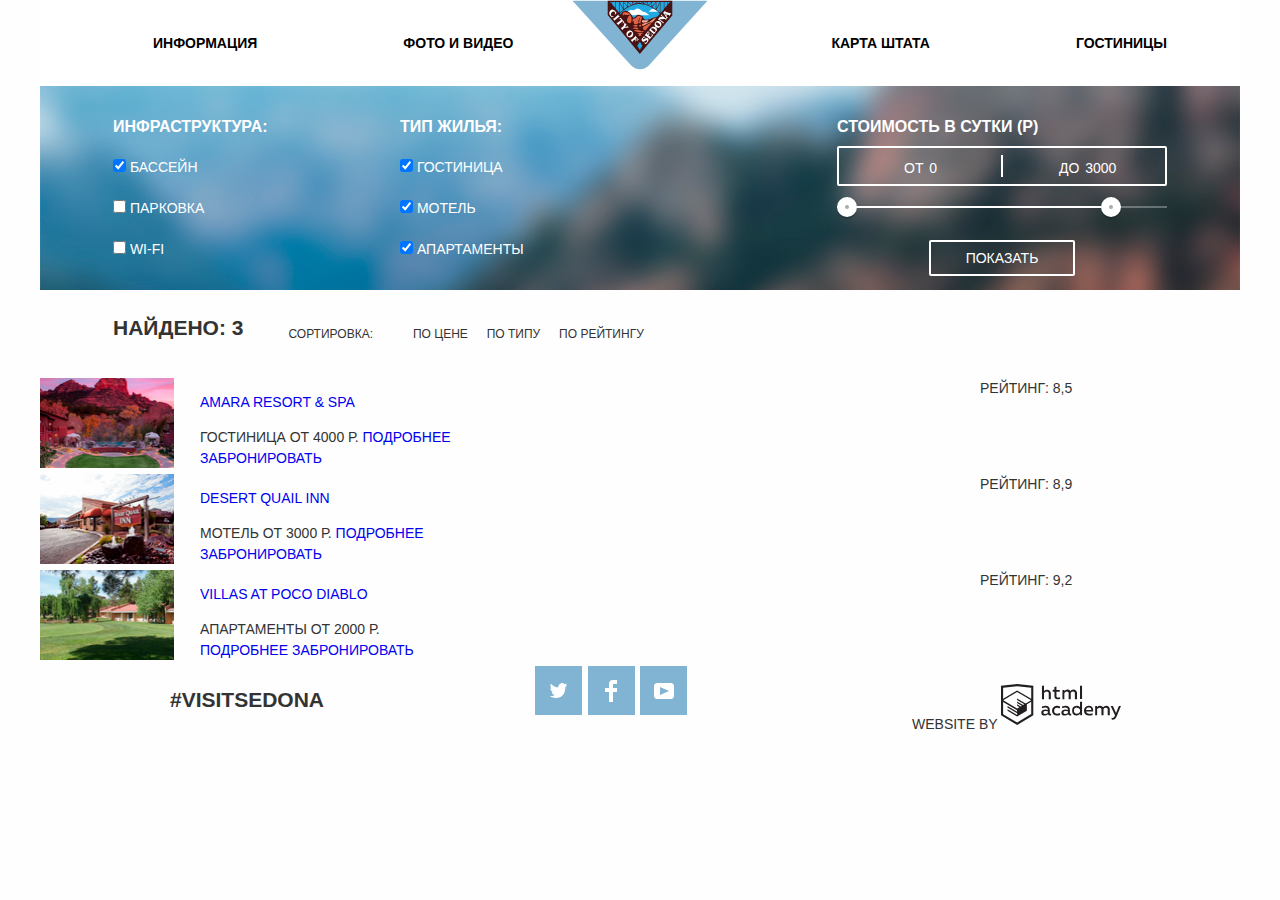
==== sedona-hotel.html @ dc0ea375 "Задание 7 Декоративные элементы" ====
<!DOCTYPE html>
<html lang="ru">
  <head>
    <meta charset="utf-8">
    <link href="https://fonts.googleapis.com/css?family=PT+Sans&display=swap&subset=cyrillic" rel="stylesheet">
    <link href="css/normalize.css" rel="stylesheet">
    <link href="css/style.css" rel="stylesheet">
    <title>HTML Academy: Седона</title>
  </head>
  <body class="inner-page">
   <header class="main-header">
     <div class="main-header-box">
     <a href="index.html">
     <img src="img/logo-sedona.svg" alt="Sedona logo" width="135px" height="70px">
     </a>
     </div>
     <nav class="main-navigation">
       <ul class="navigation-list">
        <li class="navigation-list-item">
          <a href="info.html">Информация</a>
        </li>
        <li class="navigation-list-item next-right">
          <a href="info.html">Фото и видео</a>
        </li>
        <li class="navigation-list-item prev-left">
          <a href="statemap.html">Карта штата</a>
        </li>
        <li class="navigation-list-item">
          <a href="hotels.html">Гостиницы</a>
        </li>         
      </ul>
     </nav>
     </header>
     
   <main class="container">
     <h1 class="visually-hidden">Поиск гостиницы</h1>
      <section class="filtres">
       <h2 class="visually-hidden">Фильтр гостиниц</h2>
        <form class="filter" method="get" action="https://echo.htmlacademy.ru">
         <div class="filter-container">
            <div class="filtres-column">
              <fieldset class="staff">
                <legend class="staff-name">Инфраструктура:</legend>
                  <ul class="fiter-list">
                    <li class="filter-options">
                      <input type="checkbox" name="pool" id="pool" checked>
                      <label for="pool">Бассейн</label>
                    </li>
                    <li class="filter-options">
                      <input type="checkbox" name="parking" id="parking">
                      <label for="parking">Парковка</label>
                    </li>
                    <li class="filter-options">
                      <input type="checkbox" name="wifi" id="wifi">
                      <label for="wifi">Wi-Fi</label>
                    </li>
                  </ul>
              </fieldset>
              <fieldset class="hotel-type">
                <legend class="type-name">Тип жилья:</legend>
                  <ul class="fiter-list">
                    <li class="filter-options">
                      <input type="checkbox" name="hotel" id="hotel" checked>
                      <label for="hotel">Гостиница</label>
                    </li>
                    <li class="filter-options">
                      <input type="checkbox" name="motel" id="motel" checked>
                      <label for="motel">Мотель</label>
                    </li>
                    <li class="filter-options">
                      <input type="checkbox" name="apartment" id="apartment" checked>
                      <label for="apartment">Апартаменты</label>
                    </li>
                  </ul>
              </fieldset>
            </div>
            <div class="range">
              <div class="range-title">Стоимость в сутки (Р)</div>
              <div class="price-controls">
                <label class="min-price">от <input type="text" name="min-price" value="0"></label>
                <label class="max-price">до <input type="text" name="max-price" value="3000"></label>
              </div>
              <div class="range-controls">
                <div class="scale">
                  <div class="bar"></div>
                </div>
                <div class="range-toggle range-toggle-min"></div>
                <div class="range-toggle range-toggle-max"></div>
              </div>
              <button class="btn-transparent" type="submit">Показать</button>
              </div>
          </div>
        </form>
      </section>
      
      <section class="search-result">
       <p class="search-result-count">
         Найдено: 3
       </p>
         <p class="search-result-bar">Сортировка:
           <ul class="sorting">
             <li>по цене</li>
             <li>по типу</li>
             <li>по рейтингу</li>
           </ul>
         </p>
           <span class="switch"></span>
     </section>
     
     <section class="result">
	     <div class="hotels">
	       <div class="hotels-item">
		       <div class="hotels-item-left">
             <a href="amarahotel.html"><img src="img/hotel-1.jpg" alt="Amara Resort & Spa" width="134px" height="90px">
            </div>
            <div class="hotel-item-center">
              <p class="hotel-name">Amara Resort & Spa</p></a>
              <span class="hotel-type">Гостиница</span>
              <span class="price">от 4000 Р.</span>
              <a href="#" class="button-more">Подробнее</a>
              <a href="#" class="button-booking">Забронировать</a>
            </div> 
		        <div class="hotels-item-right">
              <span class="stars"></span>
              <span class="button-rating">Рейтинг: 8,5</span>
		        </div>
	       </div>
         <div class="hotels-item">
		       <div class="hotels-item-left">
             <a href="deserthotel.html"><img src="img/hotel-2.jpg" alt="Desert Ouail Inn" width="134px" height="90px">
           </div>
           <div class="hotel-item-center">
             <p class="hotel-name">Desert Quail Inn</p></a>
             <span class="hotel-type">Мотель</span>
             <span class="price">от 3000 Р.</span>
             <a href="#" class="button-more">Подробнее</a>
             <a href="#" class="button-booking">Забронировать</a>
		       </div>
		       <div class="hotels-item-right">
             <span class="stars"></span>
             <span class="button-rating">Рейтинг: 8,9</span>
		       </div>
         </div>
         <div class="hotels-item">
		       <div class="hotels-item-left">
             <a href="villashotel.html"><img src="img/hotel-3.jpg" alt="Villas at Poco Diablo" width="134px" height="90px">
           </div>
           <div class="hotel-item-center">
              <p class="hotel-name">Villas At Poco Diablo</p></a>
              <span class="hotel-type">Апартаменты</span>
              <span class="price">от 2000 Р.</span>
              <a href="#" class="button-more">Подробнее</a>
              <a href="#" class="button-booking">Забронировать</a>
		       </div>
		       <div class="hotels-item-right">
             <span class="stars"></span>
             <span class="button-rating">Рейтинг: 9,2</span>
		       </div>
	       </div>
       </div>
	   </section>
   </main>
     <footer class="main-footer">
   <div class="container">
     <p class="hashtag">#VISITSEDONA</p>
       <ul class="footer-social">
         <li><a class="social-button" href="#"><span class="visually-hidden">Twitter</span>
         <svg xmlns="http://www.w3.org/2000/svg" xmlns:xlink="http://www.w3.org/1999/xlink" width="17" height="15" viewBox="0 0 17 15"><path fill="#FFF" d="M10.95.144c1.685-.496 2.984.27 3.577 1.179.673-.231 1.331-.481 2.011-.708a2.345 2.345 0 0 1-.857 1.768c.685.17 1.304-.491 1.304-.491-.169 1-1.006 1.788-1.563 2.024-.231 6.75-3.175 11.217-10.077 11.082h-.446c-.41 0-4.164-.46-4.898-1.887 2.271.196 3.893-.422 4.693-1.177-.96-.3-2.679-.477-2.979-2.95.349.106.564.228 1.19.119C1.705 8.247.374 7.53.448 5.33c.285.328 1.067.536 1.34.472C1.085 5.561-.182 2.442.894.85c1.818 1.854 3.735 3.606 7.152 3.773C8.254 2.33 9.183.793 10.95.144z"/></svg>
</a></li>
         <li><a class="social-button" href="#"><span class="visually-hidden">Facebook</span>
         <svg xmlns="http://www.w3.org/2000/svg" width="12" height="22" viewBox="0 0 12 22"><path fill="#FFF" d="M12 4V0H8a4 4 0 0 0-4 4v4H0v4h4v10h4V12h4V8H8V4h4z"/></svg>
</a></li>
         <li><a class="social-button" href="#"><span class="visually-hidden">Youtube</span>
         <svg xmlns="http://www.w3.org/2000/svg" xmlns:xlink="http://www.w3.org/1999/xlink" width="20" height="16" viewBox="0 0 20 16"><path fill="#FFF" d="M17 0H3C1.35 0 0 1.35 0 3v10c0 1.65 1.35 3 3 3h14c1.65 0 3-1.35 3-3V3c0-1.65-1.35-3-3-3zM6.027 11.998V4.002L15.014 8l-8.987 3.998z"/></svg>
</a></li>
       </ul>
       <p class="footer-copyright">Website by 
	     <a class="academy-logo" href="https://htmlacademy.ru/intensive/htmlcss">
		   <svg id="Layer_1" data-name="Layer 1" xmlns="http://www.w3.org/2000/svg" width="120px" height="49px" viewBox="0 0 108.08 36.85"><title>logo-htmlacademy-small1</title><path d="M44.61,26.88a2,2,0,0,0,.55-0.1v1.33a3.25,3.25,0,0,1-1.18.21,1.67,1.67,0,0,1-1.67-1,4.84,4.84,0,0,1-3.14,1.08c-1.51,0-2.91-.83-2.91-2.55,0-2.13,2-2.79,3.71-2.79a11.08,11.08,0,0,1,2.17.25v-0.3c0-1-.76-1.77-2.19-1.77a7.42,7.42,0,0,0-3,.64v-1.7a10.21,10.21,0,0,1,3.19-.55c2.36,0,3.81,1.12,3.81,3.65v3a0.54,0.54,0,0,0,.49.59h0.17Zm-6.44-1.13A1.35,1.35,0,0,0,39.63,27h0.11a3.39,3.39,0,0,0,2.41-1V24.58a9.72,9.72,0,0,0-1.81-.21c-1,0-2.16.33-2.16,1.38h0Zm12.36-6.11a5,5,0,0,1,2.57.64V22a4.08,4.08,0,0,0-2.3-.7,2.75,2.75,0,1,0,0,5.49,5,5,0,0,0,2.43-.64v1.71a6.27,6.27,0,0,1-2.76.57A4.21,4.21,0,0,1,46,24.51q0-.21,0-0.41a4.32,4.32,0,0,1,4.18-4.46h0.38Zm12.17,7.24a2,2,0,0,0,.55-0.1v1.33a3.25,3.25,0,0,1-1.18.21,1.67,1.67,0,0,1-1.67-1,4.84,4.84,0,0,1-3.14,1.08c-1.51,0-2.91-.83-2.91-2.55,0-2.13,2-2.79,3.71-2.79a11.08,11.08,0,0,1,2.17.25v-0.3c0-1-.76-1.77-2.19-1.77a7.42,7.42,0,0,0-3,.64v-1.7a10.21,10.21,0,0,1,3.19-.55c2.36,0,3.81,1.12,3.81,3.65v3a0.54,0.54,0,0,0,.49.59h0.17Zm-6.44-1.13A1.35,1.35,0,0,0,57.73,27h0.11a3.39,3.39,0,0,0,2.41-1V24.58a9.72,9.72,0,0,0-1.81-.21c-1.06,0-2.16.33-2.16,1.38h0ZM73,16V28.2H71.35V26.88a3.88,3.88,0,0,1-3.19,1.54,4.4,4.4,0,0,1,0-8.78,3.81,3.81,0,0,1,3,1.3V16H73Zm-4.53,5.22a2.76,2.76,0,1,0,0,5.52A2.86,2.86,0,0,0,71.15,25V23A2.91,2.91,0,0,0,68.49,21.27ZM79,19.64c3.31,0,4.46,2.68,3.92,5.09H76.7c0.21,1.5,1.67,2.11,3.19,2.11a6.11,6.11,0,0,0,2.64-.59v1.6a7.14,7.14,0,0,1-3,.57C77,28.42,74.78,27,74.78,24a4.18,4.18,0,0,1,4-4.39H79Zm0.09,1.54a2.28,2.28,0,0,0-2.44,2.1v0.06H81.3A2,2,0,0,0,79.13,21.18Zm5.73,7V19.87h1.65v1a3.81,3.81,0,0,1,2.78-1.27A2.86,2.86,0,0,1,91.89,21a4.12,4.12,0,0,1,2.91-1.33A3.06,3.06,0,0,1,98,23V28.2h-1.9V23.05a1.59,1.59,0,0,0-1.42-1.75H94.42a2.8,2.8,0,0,0-2.07,1.12V28.2h-1.9V23.05A1.59,1.59,0,0,0,89,21.31H88.8a3,3,0,0,0-2.21,1.29v5.63H84.86Zm21.31-8.33h1.9l-3.91,9.46c-0.9,2.17-2.09,2.86-3.35,2.86a4.76,4.76,0,0,1-1.1-.14V30.46a2.86,2.86,0,0,0,.85.12c0.9,0,1.58-.64,2.07-1.9l0.17-.42-4-8.4h2l2.86,6.29ZM38.73,1.46V6.22a3.81,3.81,0,0,1,2.7-1.14,3.25,3.25,0,0,1,3.44,3.4v5.15H43V8.72a1.81,1.81,0,0,0-1.61-2h-0.3a2.93,2.93,0,0,0-2.32,1.39v5.52h-1.9V1.46h1.9ZM49.94,2.31v3h3V6.91h-3v3.81c0,1.1.5,1.46,1.58,1.46a4.49,4.49,0,0,0,1.69-.33v1.6A6.8,6.8,0,0,1,51,13.8a2.55,2.55,0,0,1-2.86-2.74V6.89H46.58V5.26h1.5V2.74Zm5.4,11.31V5.28H57v1A3.81,3.81,0,0,1,59.77,5a2.86,2.86,0,0,1,2.6,1.33A4.12,4.12,0,0,1,65.28,5,3.06,3.06,0,0,1,68.44,8.4v5.21h-1.9V8.46a1.59,1.59,0,0,0-1.42-1.75H64.89a2.8,2.8,0,0,0-2.07,1.12v5.78h-1.9V8.46A1.59,1.59,0,0,0,59.5,6.71H59.27A3,3,0,0,0,57.06,8v5.63H55.34ZM71.17,1.45H73V13.6H71.17V1.45ZM14.71,0H14.55L0,1.54V28.21l14.55,8.66,14.55-8.66V1.54Zm12.5,27.1L14.55,34.64,1.9,27.12V16.18l12.59,7.5V25L5.86,19.9v1.31l8.68,5.21v1.39L5.87,22.65V24l8.68,5.21,8.75-5.24V18.31L27.2,16V27.12Zm0-12.53-3.48,2-1.6,1L14.51,13v1.31L21,18.23H21l-0.14.09-1,.54-5.37-3.2V17l4.24,2.52-1,.67-3.2-1.9v1.31l2.1,1.24L14.5,22.1,2,14.65,14.51,7.11Zm0-1.32L14.49,5.76,1.91,13.25v-10L14.56,1.92,27.21,3.25v10h0Z" transform="translate(0 -0.02)" fill="#231f20"/></svg>
</a>
	   </p>
     </div>
   </footer>
   </body>
   </html>
---- css/style.css ----
body {
margin: 0px;
padding: 0px;

font-family: "PT-Sans", Arial, sans-serif;
font-size: 14px;
line-height: 21px;
color: #333333;
text-transform: uppercase;

background-image: url("../img/background_photo.png");
background-repeat: no-repeat;
background-position: top center;
background-color: #ffffff;
}
a {
  text-decoration: none;
}


.main-header {
  width: 1200px;
  position: relative;
  display: block;
  margin: 0 auto;
  
}
.main-header-box {
  display: block;
  position: absolute;
  top: 0;
  left: 50%;
  transform: translateX(-50%);
  width: 135px;
  background-color: transparent;
}

.main-navigation {
  
  font-size: 14px;
  font-weight: bold;
  line-height: 26px;
  color: #000000;
  background-color: #ffffff;
  display: flex;
  width: 1200px;
  align-items: center;
  box-sizing: border-box;
  margin-bottom: 75px;
}
.navigation-list {
  width: 100%;
  display: -webkit-flex;
  display: -moz-flex;
  display: -ms-flex;
  display: -o-flex;
  display: flex;
  -webkit-flex-wrap: wrap;
  -moz-flex-wrap: wrap;
  -ms-flex-wrap: wrap;
  -o-flex-wrap: wrap;
  flex-wrap: wrap;
}
ul.navigation-list  {
  list-style: none;
  margin: 0;
}

.navigation-list-item {
  padding: 15px 73px;
}

.navigation-list-item.next-right {
  margin-right: auto;
}

.navigation-list-item.prev-left {
  margin-left: auto;
}

.main-navigation a {
  display: block;
  color: #000000;
  padding-top: 15px;
  padding-bottom: 15px;
}
.main-navigation a:hover {
  color: #81b3d2;
}
.main-navigation a:focus {
  color: #cacaca;
}
h1.visually-hidden,
h2.visually-hidden,
span.visually-hidden  {
  position: absolute;

  width: 1px;
  height: 1px;
  margin: -1px;
  border: 0;
  padding: 0;

  white-space: nowrap;

  clip-path: inset(100%);
  clip: rect(0 0 0 0);
  overflow: hidden;
}

.main-banner img {
  display: flex;
  margin-right: auto;
  margin-left: auto;
  margin-top: 0;
}
.bold {
  font-size: 21px;
  font-weight: bold;
  line-height: 26px;
  margin-bottom: 25px;
}
.container {
  margin: 0 auto;
  width: 1200px;
}
.introduse {
  display: block;
  background-color: #ffffff;
  position: center;
  text-align: center;
}

.reason-one {
  display: flex;
  margin: auto;
  align-items: center;
  margin-bottom: 60px;
  background-color: #ffffff;
  
}
.reason-two {
  display: flex;
  margin: auto;
  align-items: center;
  background-color: #ffffff;

}
.reason-one-text,
.reason-two-text {
  width: 400px;
  height: 256px;
  background-color: #81b3d2;
  color: #ffffff;
  text-align: center;
  vertical-align: middle;
}

  
.recomends {
  display: flex;
  justify-content: space-between;
  align-items: center;
  margin: auto;
  margin-bottom: 80px;
  background-color: #ffffff;
  
}
.recomends-one,
.recomends-two,
.recomends-three {
  text-align: center;
}
.reasons-list {
  display: flex;
  justify-content: space-between;
  background-color: #eeeeee;
  min-height: 254px;
  margin: auto;
  align-items: center;
}
.reasons-list-item {
  width: 280px;
  text-align: center;
  vertical-align: middle;
  margin-top: 40px;
  
}

.block-callback p,
.block-callback h2{
  text-align: center;
  vertical-align: middle;
}
.block-callback h2 {
  margin-top: 55px;
  margin-bottom: 35px;
}
.block-callback p {
  margin-bottom: 50px;
}
.search {
  width: 575px;
  height: 480px;
  background-color: #ffffff;
  margin: auto;
}
.button {
  font: inherit;
  background-color: #766357;
  color: #ffffff;
  text-align: center;
  vertical-align: middle;
  border: none;
  width: 568px;
  height: 86px;
  text-transform: uppercase;
  font-size: 21px;
  font-weight: bold;
}
.button:hover {
  background-color: #604e43;
}
.button:active {
  background-color: #503e33;
  color: #928a85;
}

.search-form-item input{
  background-color: #f2f2f2;
}
.search-form-item input:hover {
  background-color: #ebebeb;
}
.search-form-item input:focus {
  background-color: #ffffff;
}
.button-search {
  font: inherit;
  text-align: center;
  vertical-align: middle;
  width: 458px;
  height: 58px;
  text-transform: uppercase;
  font-size: 21px;
  font-weight: bold;
  background-color: #81b3d2;
  color: #ffffff;
  border: none;
}
.button-search:hover,
.social-button:hover {
  background-color: #669ec0;
}
.button-search:active
.social-button:active {
  background-color: #5496bd;
  color: #94b9d2;
}
.social-button {
  background-color: #81b3d2;
  color: #ffffff;
  border: none;
  width: 47px;
  height: 49px;
  display: flex;
  align-items: center;
  justify-content: center;
}
.social-button:hover {
  background-color: 669ec0;
}
.social-button:active {
  background-color:5496bd;
}
social-button:active path {
  fill: #88b6d1;
}
.main-footer .container {
  display: flex;
  flex-wrap: wrap;
  width: 1200px;
  justify-content: space-between;
}
/*.footer-social {
  text-align: center;
  width: 155px;
}*/
ul.footer-social {
  list-style: none;
  display: flex;
  width: 152px;
  flex-wrap: wrap;
  justify-content: space-between;
  margin: 0 auto;
  padding: 0;
}
.hashtag {
  font-size: 21px;
  font-weight: bold;
  line-height: 26px;
  width: 140px;
  margin-left: 130px;
}
.footer-copyright {
  width: 210px;
 
  margin-right: 118px;
}
.academy-logo:hover path{
  fill: #81b3d2;
}
academy-logo:active path {
  fill: #bdbbbc;
}
.inner-page {
  background-color: #fefefe;
  background-image: url("../img/inner-page.jpg");
  background-position: top center;
  background-repeat: no-repeat;
}
.inner-page .main-navigation {
  margin-bottom: 0;
}
.filtres {
  background-image: url("../img/filter_background.jpg");
  background-repeat: no-repeat;
  background-position: top center;
  background-color: #ffffff;
  margin-top: 0;
  color: #ffffff;
}
fieldset {
  list-style: none;
  padding: 0;
  margin: 0;
  border: none; 
}
.staff-name,
.type-name {
  font-weight: 600;
  font-size: 16px;
  line-height: 21px;
}

.container {
  margin: 0 auto;
  width: 1200px;
}
.filter-container {
  display: flex;
  justify-content: space-between;
}
.filtres-column {
  width: 600px;
  display: flex;
  justify-content: space-between;
}
.fiter-list {
  list-style: none;
  margin: 0;
  padding: 0;
}
.staff {
  width: 240px;  
  margin-left: 73px;
  margin-top: 30px;
  margin-bottom: 30px;
}
.hotel-type {
  width: 240px;
  margin-top: 30px;
  margin-bottom: 30px;
}
.filter-options {
  padding-top: 20px;
}
.range {
  width: 330px;
  margin-right: 73px;
  margin-top: 30px;
}
.range-title {
  margin-bottom: 9px;
  font-weight: 600;
  font-size: 16px;
  line-height: 21px;
}
.price-controls {
  height: 36px;
  margin-bottom: 20px;
  font-size: 0;
  border: 2px solid #ffffff;
  border-radius: 2px;
  position: relative;
}
.price-controls::after {
  content: "";
  position: absolute;
  top: 50%;
  left: 50%;
  width: 2px;
  height: 22px;
  transform: translate(-50%, -50%);
  background: #ffffff;
}
.price-controls label {
  display: inline-block;

  font-size: 14px;
  line-height: 38px;
  vertical-align: top;

  cursor: pointer;
}
.price-controls .min-price,
.price-controls .max-price {
  width: 90px;
  padding-left: 65px;
}
.price-controls input {
  width: 50px;
  margin: 0;

  color: inherit;
  font: inherit;

  background: none;
  border: none;
}
.range-controls {
  position: relative;

  margin-bottom: 32px;
}
.range-controls .scale {
  height: 2px;

  background: rgba(255, 255, 255, 0.3);
}
.range-controls .bar {
  width: 80%;
  height: 2px;

  background: #ffffff;
}
.range-toggle {
  width: 4px;
  height: 4px;
  position: absolute;
  top: -9px;
  background: #ababab;
  border: 8px solid #ffffff;
  border-radius: 50%;
  box-shadow: 0 2px 1px 0 rgba(0, 1, 1, 0.2);
  cursor: pointer;
}
.range-toggle-min {
  left: 0;
}

.range-toggle-max {
  left: 80%;
}
.range-toggle:hover {
  background: #1c4f80;
}
.btn-transparent {
  display: block;
  margin: 0 auto;
  padding: 6px 35px;

  font-size: 14px;
  line-height: 20px;
  color: #ffffff;
  text-transform: uppercase;

  background: transparent;
  border: 2px solid #ffffff;
  border-radius: 2px;
  cursor: pointer;
}
.btn-transparent:hover {
  color: #000000;

  background: #ffffff;
}
.search-result {
  display: flex;
  flex-wrap: wrap;
  width: 550px;
  margin-left: 73px;
}
.search-result-count {
  padding-top: 25px;
  padding-bottom: 25px;
  display: inline-block;
  vertical-align: middle;
  font-size: 21px;
  font-weight: 700;
  line-height: 26px;
  margin: 0;
}
.search-result-bar {
  font-size: 12px;
  line-height: 16px;
  margin: 0;
  margin-left: 45px;
  margin-right: 40px;
  padding-top: 36px;
  padding-bottom: 36px;
  vertical-align: middle;
  display: inline-block;
}
.sorting {
  list-style: none;
  margin: 0;
  padding: 0;
}
.sorting li {
  display: inline-block;
  vertical-align: middle;
  padding: 36px 15px 36px 0;  
  font-size: 12px;
  line-height: 16px;
  margin: 0;
}

.result {
  display: flex;
  flex-wrap: no-wrap;
  width: 1200px;
  margin: auto;
}
.hotels-item {
  display: flex;
  justify-content: space-between;
  width: 1056px;
}
.hotels-item-left {
  margin-right: 26px;
  margin-left: 0;
}
.hotel-item-center {
  width: 266px;
}
.hotels-item-right {
  width: 116px;
  margin-left: auto;
}
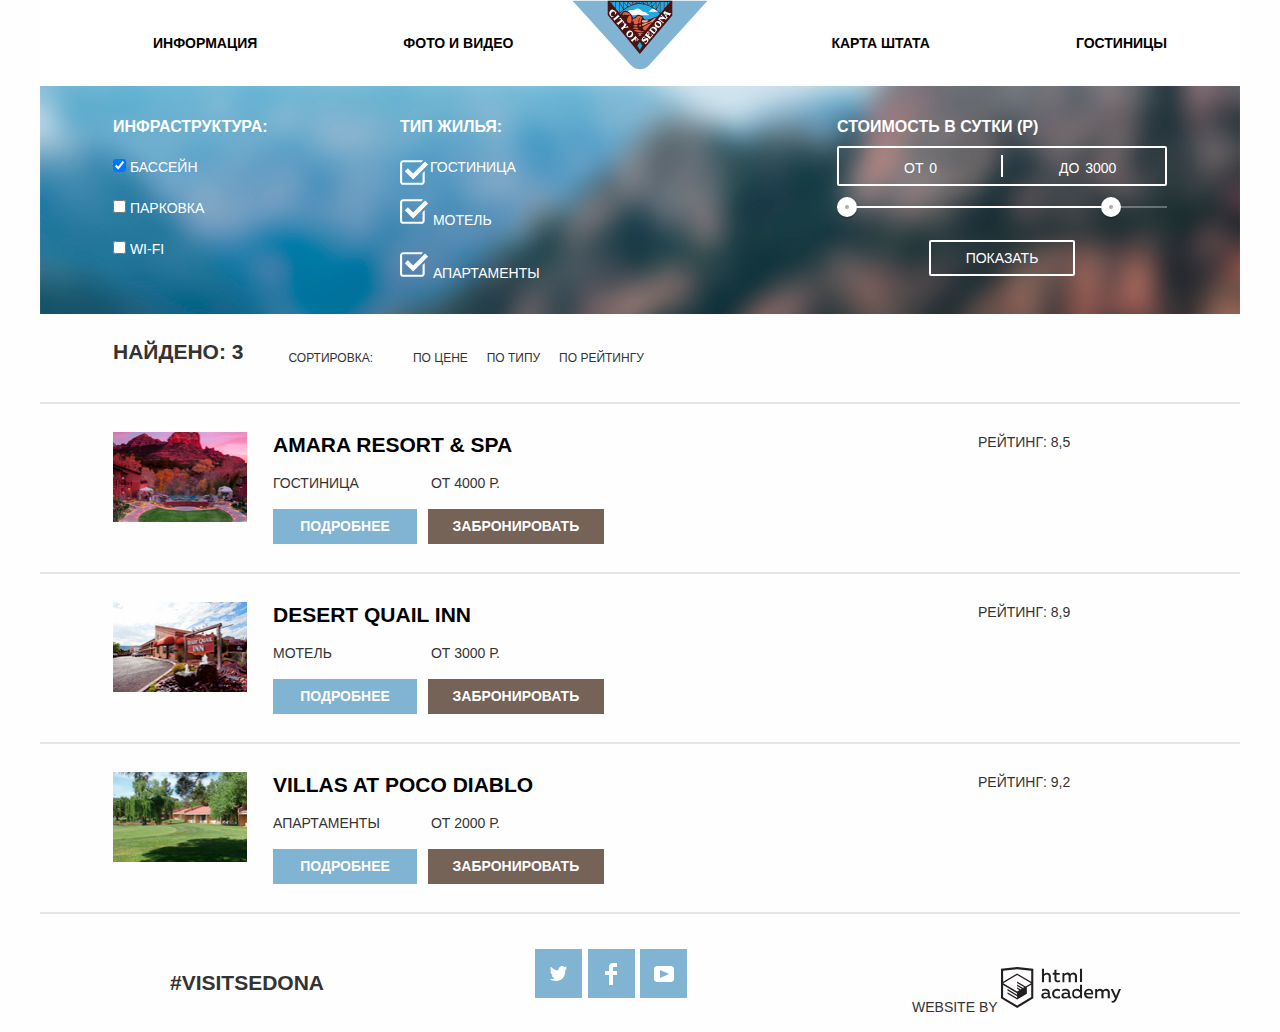
==== commit dd6de8f8: "доработки формы поиска и фильтра" ====
--- a/sedona-hotel.html
+++ b/sedona-hotel.html
@@ -60,15 +60,19 @@
                 <legend class="type-name">Тип жилья:</legend>
                   <ul class="fiter-list">
                     <li class="filter-options">
-                      <input type="checkbox" name="hotel" id="hotel" checked>
-                      <label for="hotel">Гостиница</label>
+                    <label for="hotel" class="hotel">
+                      <input type="checkbox" name="hotel" id="hotel" checked class="visually-hidden">
+                      <span class="checkbox-indicator"><img src="img/checkbox-on.svg" width="29px" height="27px"></span>
+                      Гостиница</label>
                     </li>
                     <li class="filter-options">
-                      <input type="checkbox" name="motel" id="motel" checked>
+                      <input type="checkbox" name="motel" id="motel" checked class="visually-hidden">
+                      <span class="checkbox-indicator"><img src="img/checkbox-on.svg" width="29px" height="27px"></span>
                       <label for="motel">Мотель</label>
                     </li>
                     <li class="filter-options">
-                      <input type="checkbox" name="apartment" id="apartment" checked>
+                      <input type="checkbox" name="apartment" id="apartment" checked class="visually-hidden">
+                      <span class="checkbox-indicator"><img src="img/checkbox-on.svg" width="29px" height="27px"></span>
                       <label for="apartment">Апартаменты</label>
                     </li>
                   </ul>
@@ -114,8 +118,8 @@
              <a href="amarahotel.html"><img src="img/hotel-1.jpg" alt="Amara Resort & Spa" width="134px" height="90px">
             </div>
             <div class="hotel-item-center">
-              <p class="hotel-name">Amara Resort & Spa</p></a>
-              <span class="hotel-type">Гостиница</span>
+              <p class="bold">Amara Resort & Spa</p></a>
+              <span class="type">Гостиница</span>
               <span class="price">от 4000 Р.</span>
               <a href="#" class="button-more">Подробнее</a>
               <a href="#" class="button-booking">Забронировать</a>
@@ -130,8 +134,8 @@
              <a href="deserthotel.html"><img src="img/hotel-2.jpg" alt="Desert Ouail Inn" width="134px" height="90px">
            </div>
            <div class="hotel-item-center">
-             <p class="hotel-name">Desert Quail Inn</p></a>
-             <span class="hotel-type">Мотель</span>
+             <p class="bold">Desert Quail Inn</p></a>
+             <span class="type">Мотель</span>
              <span class="price">от 3000 Р.</span>
              <a href="#" class="button-more">Подробнее</a>
              <a href="#" class="button-booking">Забронировать</a>
@@ -146,8 +150,8 @@
              <a href="villashotel.html"><img src="img/hotel-3.jpg" alt="Villas at Poco Diablo" width="134px" height="90px">
            </div>
            <div class="hotel-item-center">
-              <p class="hotel-name">Villas At Poco Diablo</p></a>
-              <span class="hotel-type">Апартаменты</span>
+              <p class="bold">Villas At Poco Diablo</p></a>
+              <span class="type">Апартаменты</span>
               <span class="price">от 2000 Р.</span>
               <a href="#" class="button-more">Подробнее</a>
               <a href="#" class="button-booking">Забронировать</a>
--- a/css/style.css
+++ b/css/style.css
@@ -92,7 +92,8 @@
 }
 h1.visually-hidden,
 h2.visually-hidden,
-span.visually-hidden  {
+span.visually-hidden,
+input[type="checkbox"].visually-hidden  {
   position: absolute;
 
   width: 1px;
@@ -200,10 +201,13 @@
   margin-bottom: 50px;
 }
 .search {
+  z-index: 10;
   width: 575px;
-  height: 480px;
+  height: 484px;
   background-color: #ffffff;
   margin: auto;
+  box-shadow: 0 10px 10px rgba(0, 0, 0, 0.7);
+  
 }
 .button {
   font: inherit;
@@ -212,7 +216,7 @@
   text-align: center;
   vertical-align: middle;
   border: none;
-  width: 568px;
+  width: 575px;
   height: 86px;
   text-transform: uppercase;
   font-size: 21px;
@@ -226,14 +230,63 @@
   color: #928a85;
 }
 
-.search-form-item input{
-  background-color: #f2f2f2;
+.search-form-item{
+  position: relative;
+  font: inherit;
+  font-size: 14px;
+  font-weight: bold;
 }
 .search-form-item input:hover {
   background-color: #ebebeb;
 }
 .search-form-item input:focus {
   background-color: #ffffff;
+}
+.search-form-item input[type="text"] {
+  width: 347px;
+  box-sizing: border-box;
+  padding: 10px 15px;
+  padding-right: 30px;
+  font: inherit;
+  color: #000000;
+  text-transform: uppercase;
+  background-color: #f2f2f2;
+  border: none;
+  position: relative;
+}
+.calendar {
+  position: absolute;
+  left: 470px;
+  top: 10px;
+  border: none;
+  background-color: #f2f2f2;
+}
+.count {
+  display: flex;
+  width: 465px;
+  margin: 0 auto;
+  justify-content: space-between;
+}
+.count-form-item label {
+  font-size: 14px;
+  font-weight: bold;
+  display: inline-block;
+}
+.count-form-item label:first-child {
+  margin-right: 25px;
+}
+
+.count-form-item input[type="text"] {
+  width: 116px;
+  box-sizing: border-box;
+  padding: 10px 40px;
+  font: inherit;
+  font-weight: bold;
+  color: #000000;
+  text-transform: uppercase;
+  background-color: #f2f2f2;
+  border: none;
+  position: relative;
 }
 .button-search {
   font: inherit;
@@ -247,6 +300,7 @@
   background-color: #81b3d2;
   color: #ffffff;
   border: none;
+  margin-left: 56px;
 }
 .button-search:hover,
 .social-button:hover {
@@ -256,6 +310,11 @@
 .social-button:active {
   background-color: #5496bd;
   color: #94b9d2;
+}
+.map {
+  display: block;
+  width: 1200px;
+  height: 593px;
 }
 .social-button {
   background-color: #81b3d2;
@@ -374,6 +433,22 @@
 }
 .filter-options {
   padding-top: 20px;
+}
+.hotel {
+  position: relative;
+
+  padding-left: 30px;
+
+  cursor: pointer;
+}
+.hotel input[type="checkbox"] + .checkbox-indicator {
+  position: absolute;
+  top: 0;
+  left: 0;
+
+  width: 29px;
+  height: 27px;
+
 }
 .range {
   width: 330px;
@@ -535,16 +610,99 @@
 .hotels-item {
   display: flex;
   justify-content: space-between;
-  width: 1056px;
+  width: 1200px;
+  margin: 0 auto;
+  padding: 28px 73px;
+  box-sizing: border-box;
+  border-top: 2px solid #e5e5e5;
+}
+.hotels-item:last-child {
+  border-bottom: 2px solid #e5e5e5;
+  margin-bottom: 35px;
 }
 .hotels-item-left {
   margin-right: 26px;
   margin-left: 0;
 }
 .hotel-item-center {
-  width: 266px;
+  width: 350px;
+}
+.hotel-item-center .bold {
+  color: #000000;
+}
+.hotel-item-center p {
+ padding: 0;
+ margin: 0;
+}
+.type,
+.price {
+  display: inline-block;
+  padding-bottom: 15px;
+  padding-top: 15px;
+  padding-right: 40px;
+  width: 114px;
+}
+.button-more,
+.button-booking {
+ display: inline-block;
+ 
+}
+.button-more {
+ display: inline-block;
+  margin-right: 7px;
+ padding: 7px 16px;
+  width: 112px;
+  box-sizing: content-box;
+  font: inherit;
+  font-weight: bold;
+  font-size: 14px;
+  text-align: center;
+  color: #ffffff;
+  vertical-align: middle;
+  text-transform: uppercase;
+
+  background-color: #81b3d2;
+  border: none;
+}
+.button-booking {
+  display: inline-block;
+  
+  padding: 7px 16px;
+  width: 144px;
+  
+  font: inherit;
+  font-weight: bold;
+  font-size: 14px;
+  text-align: center;
+  color: #ffffff;
+  vertical-align: middle;
+  text-transform: uppercase;
+
+  background-color: #766357;
+  border: none;
+}
+.button-more a,
+.button-booking a {
+  color: #ffffff;
+  font-size: 14px;
+  font-weight: bold;
+}
+.button-more:hover {
+  background-color: #669ec0;
+}
+.button-more:active {
+  background-color: #5496bd;
+  color: #88b6d1;
+}
+.button-booking:hover {
+  background-color: #604e43;
+}
+.button-booking:active {
+  background-color: #503e33;
+  color: #857871;
 }
 .hotels-item-right {
   width: 116px;
   margin-left: auto;
-}
+  padding-right: 73px;
+}
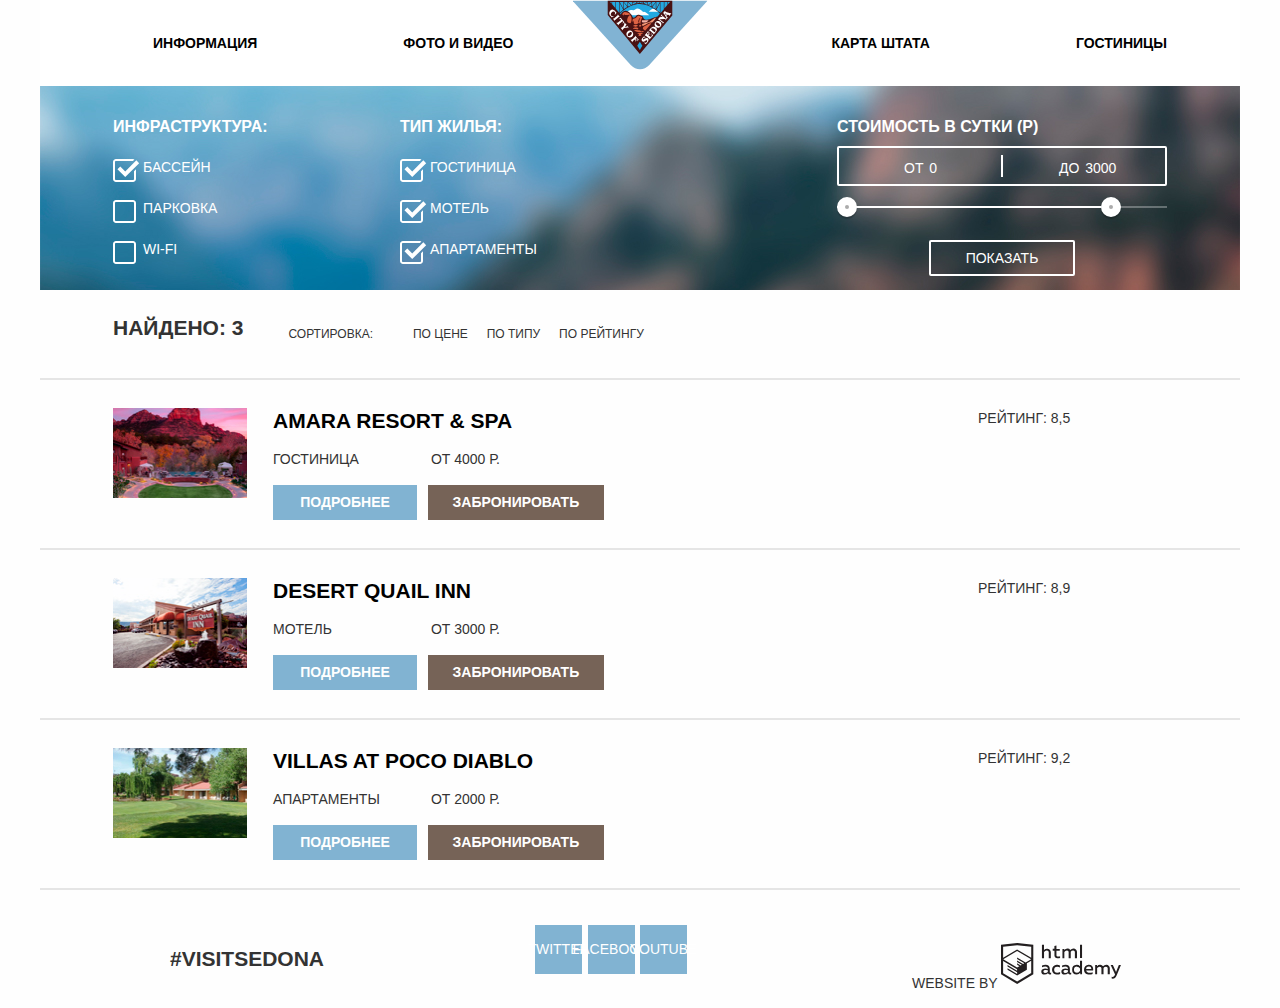
==== commit 25c96b59: "исправления по замечаниям" ====
--- a/sedona-hotel.html
+++ b/sedona-hotel.html
@@ -43,16 +43,22 @@
                 <legend class="staff-name">Инфраструктура:</legend>
                   <ul class="fiter-list">
                     <li class="filter-options">
-                      <input type="checkbox" name="pool" id="pool" checked>
-                      <label for="pool">Бассейн</label>
+                      <label class="hotel">
+                      <input type="checkbox" name="pool" checked class="hidden">
+                      <span class="checkbox-indicator"></span>
+                      Бассейн</label>
                     </li>
                     <li class="filter-options">
-                      <input type="checkbox" name="parking" id="parking">
-                      <label for="parking">Парковка</label>
+                    <label class="hotel">
+                      <input type="checkbox" name="parking" class="hidden">
+                      <span class="checkbox-indicator"></span>
+                      Парковка</label>
                     </li>
                     <li class="filter-options">
-                      <input type="checkbox" name="wifi" id="wifi">
-                      <label for="wifi">Wi-Fi</label>
+                    <label class="hotel">
+                      <input type="checkbox" name="wifi" class="hidden">
+                      <span class="checkbox-indicator"></span>
+                      Wi-Fi</label>
                     </li>
                   </ul>
               </fieldset>
@@ -60,20 +66,22 @@
                 <legend class="type-name">Тип жилья:</legend>
                   <ul class="fiter-list">
                     <li class="filter-options">
-                    <label for="hotel" class="hotel">
-                      <input type="checkbox" name="hotel" id="hotel" checked class="visually-hidden">
-                      <span class="checkbox-indicator"><img src="img/checkbox-on.svg" width="29px" height="27px"></span>
+                    <label class="hotel">
+                      <input type="checkbox" name="hotel" checked class="hidden">
+                      <span class="checkbox-indicator"></span>
                       Гостиница</label>
                     </li>
                     <li class="filter-options">
-                      <input type="checkbox" name="motel" id="motel" checked class="visually-hidden">
-                      <span class="checkbox-indicator"><img src="img/checkbox-on.svg" width="29px" height="27px"></span>
-                      <label for="motel">Мотель</label>
+                    <label class="hotel">
+                      <input type="checkbox" name="motel" checked class="hidden">
+                      <span class="checkbox-indicator"></span>
+                      Мотель</label>
                     </li>
                     <li class="filter-options">
-                      <input type="checkbox" name="apartment" id="apartment" checked class="visually-hidden">
-                      <span class="checkbox-indicator"><img src="img/checkbox-on.svg" width="29px" height="27px"></span>
-                      <label for="apartment">Апартаменты</label>
+                    <label class="hotel">
+                      <input type="checkbox" name="apartment" checked class="hidden">
+                      <span class="checkbox-indicator"></span>
+                      Апартаменты</label>
                     </li>
                   </ul>
               </fieldset>
--- a/css/style.css
+++ b/css/style.css
@@ -91,9 +91,7 @@
   color: #cacaca;
 }
 h1.visually-hidden,
-h2.visually-hidden,
-span.visually-hidden,
-input[type="checkbox"].visually-hidden  {
+h2.visually-hidden  {
   position: absolute;
 
   width: 1px;
@@ -115,6 +113,19 @@
   margin-left: auto;
   margin-top: 0;
 }
+.main-banner {
+  position: relative;
+}
+/*.main-banner:after {
+  content: "";
+  position: absolute;
+  display: block;
+  background-image: url("../img/polygon.png");
+  background-repeat: no-repeat;
+  background-size: 1200px 59px;
+  z-index: 10;
+  top: 448px;
+}*/
 .bold {
   font-size: 21px;
   font-weight: bold;
@@ -126,10 +137,24 @@
   width: 1200px;
 }
 .introduse {
+  display:flex;
+  flex-direction: column;
+  background-color: #ffffff;
+  text-align: center;
+  margin-top: 60px;
+  padding-top: 60px;
+}
+.introduse:before {
+  content: "";
+  position: absolute;
   display: block;
-  background-color: #ffffff;
-  position: center;
-  text-align: center;
+  background-image: url("../img/polygon.png");
+  background-repeat: no-repeat;
+  width: 1201px;
+  height: 59px;
+  z-index: 10;
+  top: 516px;
+
 }
 
 .reason-one {
@@ -203,11 +228,17 @@
 .search {
   z-index: 10;
   width: 575px;
-  height: 484px;
+  position: relative;
+  margin: auto;
+  
+}
+.search-form {
+  width: 575px;
+  position: absolute;
+  top: 86px;
   background-color: #ffffff;
-  margin: auto;
-  box-shadow: 0 10px 10px rgba(0, 0, 0, 0.7);
-  
+  padding: 30px;
+  box-sizing: border-box;
 }
 .button {
   font: inherit;
@@ -221,6 +252,7 @@
   text-transform: uppercase;
   font-size: 21px;
   font-weight: bold;
+  cursor: pointer;
 }
 .button:hover {
   background-color: #604e43;
@@ -242,7 +274,7 @@
 .search-form-item input:focus {
   background-color: #ffffff;
 }
-.search-form-item input[type="text"] {
+.date-input {
   width: 347px;
   box-sizing: border-box;
   padding: 10px 15px;
@@ -256,7 +288,7 @@
 }
 .calendar {
   position: absolute;
-  left: 470px;
+  right: 31px;
   top: 10px;
   border: none;
   background-color: #f2f2f2;
@@ -276,14 +308,18 @@
   margin-right: 25px;
 }
 
-.count-form-item input[type="text"] {
+.adult-count,
+.children-count {
   width: 116px;
   box-sizing: border-box;
-  padding: 10px 40px;
+ /* padding: 10px 40px;*/
+  padding-top: 10px;
+  padding-bottom: 10px;
   font: inherit;
   font-weight: bold;
   color: #000000;
   text-transform: uppercase;
+  text-align: center;
   background-color: #f2f2f2;
   border: none;
   position: relative;
@@ -436,19 +472,26 @@
 }
 .hotel {
   position: relative;
-
   padding-left: 30px;
-
   cursor: pointer;
 }
-.hotel input[type="checkbox"] + .checkbox-indicator {
+.hotel input[type="checkbox"]:checked + .checkbox-indicator {
   position: absolute;
   top: 0;
   left: 0;
-
-  width: 29px;
+  background-image: url("../img/checkbox-on.svg");
+  background-repeat: no-repeat;
+  width: 27px;
   height: 27px;
-
+}
+.hotel input[type="checkbox"]:not(:checked) + .checkbox-indicator {
+  position: absolute;
+  top: 0;
+  left: 0;
+  background-image: url("../img/checkbox-off.svg");
+  background-repeat: no-repeat;
+  width: 27px;
+  height: 27px;
 }
 .range {
   width: 330px;
@@ -706,3 +749,7 @@
   margin-left: auto;
   padding-right: 73px;
 }
+.hidden {
+  display: none;
+}
+
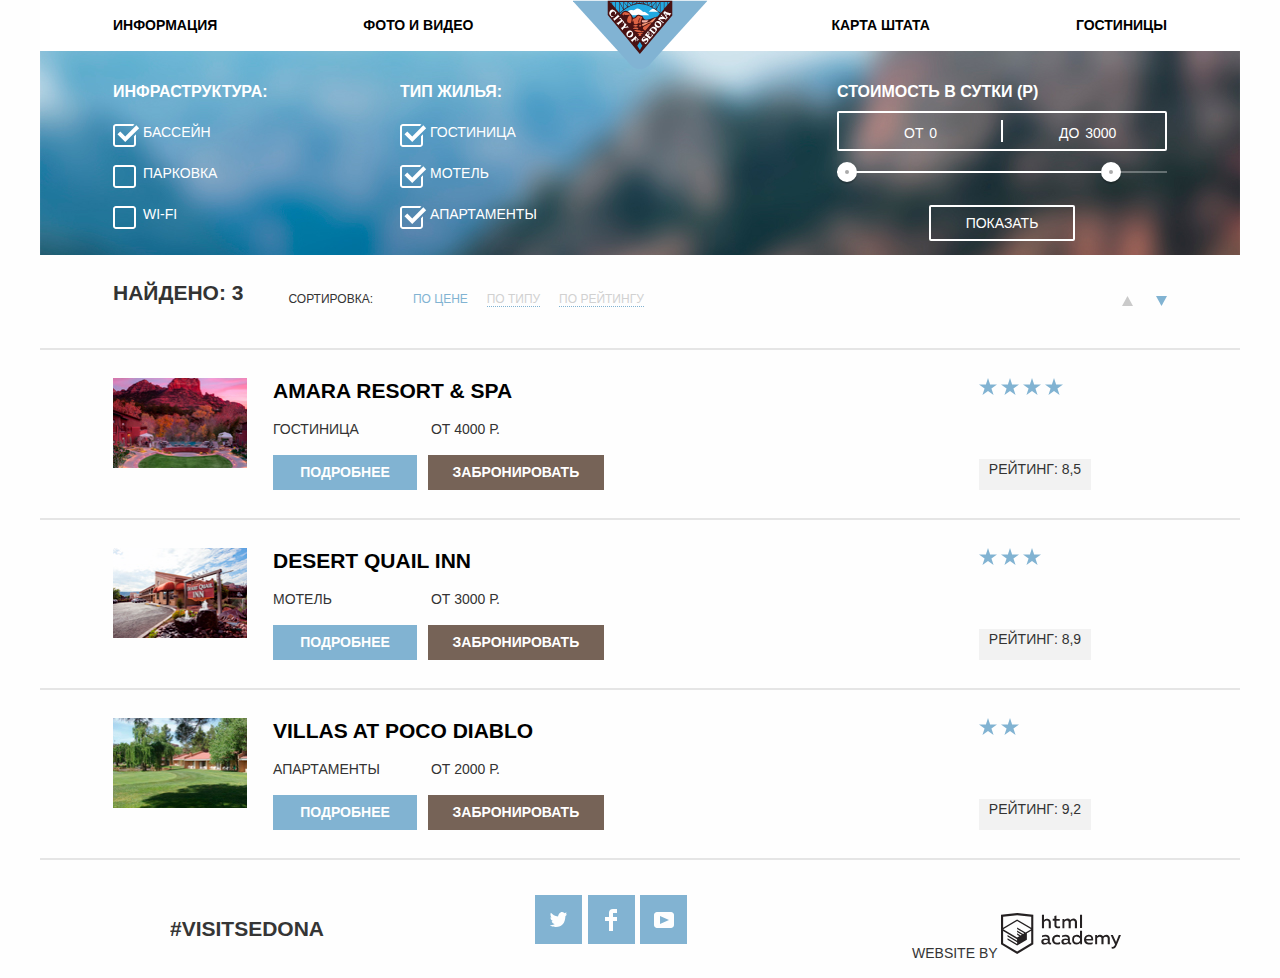
==== commit cb379c06: "доработки" ====
--- a/sedona-hotel.html
+++ b/sedona-hotel.html
@@ -111,12 +111,19 @@
        </p>
          <p class="search-result-bar">Сортировка:
            <ul class="sorting">
-             <li>по цене</li>
-             <li>по типу</li>
-             <li>по рейтингу</li>
+             <li><a href="#" class="current">по цене</a></li>
+             <li><a href="#">по типу</a></li>
+             <li><a href="#">по рейтингу</a></li>
            </ul>
          </p>
-           <span class="switch"></span>
+           <span class="switch">
+           <span class="switch-down">
+           <svg xmlns="http://www.w3.org/2000/svg" width="11" height="10" viewBox="0 0 11 10"><path fill="#cacaca" d="M5.5 0L0 10h11z"/></svg>
+           </span>
+           <span class="switch-up">
+           <svg xmlns="http://www.w3.org/2000/svg" width="11" height="10" viewBox="0 0 11 10"><path fill="#81b3d2" d="M5.5 10L0 0h11"/></svg>
+           </span>
+           </span>
      </section>
      
      <section class="result">
@@ -133,7 +140,11 @@
               <a href="#" class="button-booking">Забронировать</a>
             </div> 
 		        <div class="hotels-item-right">
-              <span class="stars"></span>
+              <span class="stars"><img src="img/star.svg" width="18" height="17">
+              <img src="img/star.svg" width="18" height="17">
+              <img src="img/star.svg" width="18" height="17">
+              <img src="img/star.svg" width="18" height="17">
+              </span>
               <span class="button-rating">Рейтинг: 8,5</span>
 		        </div>
 	       </div>
@@ -149,7 +160,11 @@
              <a href="#" class="button-booking">Забронировать</a>
 		       </div>
 		       <div class="hotels-item-right">
-             <span class="stars"></span>
+             <span class="stars">
+             <img src="img/star.svg" width="18" height="17">
+             <img src="img/star.svg" width="18" height="17">
+             <img src="img/star.svg" width="18" height="17">
+             </span>
              <span class="button-rating">Рейтинг: 8,9</span>
 		       </div>
          </div>
@@ -165,7 +180,10 @@
               <a href="#" class="button-booking">Забронировать</a>
 		       </div>
 		       <div class="hotels-item-right">
-             <span class="stars"></span>
+             <span class="stars">
+             <img src="img/star.svg" width="18" height="17">
+             <img src="img/star.svg" width="18" height="17">
+             </span>
              <span class="button-rating">Рейтинг: 9,2</span>
 		       </div>
 	       </div>
--- a/css/style.css
+++ b/css/style.css
@@ -39,7 +39,7 @@
   
   font-size: 14px;
   font-weight: bold;
-  line-height: 26px;
+  line-height: 21px;
   color: #000000;
   background-color: #ffffff;
   display: flex;
@@ -64,10 +64,11 @@
 ul.navigation-list  {
   list-style: none;
   margin: 0;
+  padding: 0;
 }
 
 .navigation-list-item {
-  padding: 15px 73px;
+  padding: 0 73px;
 }
 
 .navigation-list-item.next-right {
@@ -91,7 +92,8 @@
   color: #cacaca;
 }
 h1.visually-hidden,
-h2.visually-hidden  {
+h2.visually-hidden,
+span.visually-hidden  {
   position: absolute;
 
   width: 1px;
@@ -153,7 +155,7 @@
   width: 1201px;
   height: 59px;
   z-index: 10;
-  top: 516px;
+  top: 481px;
 
 }
 
@@ -170,19 +172,43 @@
   margin: auto;
   align-items: center;
   background-color: #ffffff;
-
+ 
 }
 .reason-one-text,
 .reason-two-text {
   width: 400px;
   height: 256px;
+  box-sizing: border-box;
   background-color: #81b3d2;
   color: #ffffff;
   text-align: center;
   vertical-align: middle;
-}
-
-  
+  padding-top: 45px;
+  margin-top: 0;
+  padding-left: 58px;
+  padding-right: 30px;
+  padding-bottom: 45px;
+}
+.headline {
+  display: inline-block;
+  width: 172px;
+  font-size: 21px;
+  font-weight: bold;
+  line-height: 26px;
+  margin-bottom: 25px;
+}
+.dash {
+  margin-bottom: 25px;
+}
+.dash::before,
+.dash::after {
+  content: "";
+  width: 10px;
+  height: 2px;
+  background-color: #ffffff;
+  vertical-align: middle;
+  display: inline-block;
+}
 .recomends {
   display: flex;
   justify-content: space-between;
@@ -196,21 +222,57 @@
 .recomends-two,
 .recomends-three {
   text-align: center;
+  font-size: 12px;
+}
+
+.recomends-one {
+  box-sizing: border-box;
+  width: 258px;
+  margin-left: 73px;
+}
+.recomends-two {
+  width: 292px;
+}
+.recomends-three {
+  width: 280px;
+  margin-right: 55px;
 }
 .reasons-list {
   display: flex;
   justify-content: space-between;
   background-color: #eeeeee;
   min-height: 254px;
-  margin: auto;
+  
   align-items: center;
+ 
+  
 }
 .reasons-list-item {
-  width: 280px;
-  text-align: center;
-  vertical-align: middle;
-  margin-top: 40px;
-  
+  width: 300px;
+  text-align: center;
+  vertical-align: middle;
+  margin-top: 0;
+  padding-top: 0;
+  box-sizing: border-box;
+  
+}
+.reasons-list-item:first-child {
+  margin-left: 73px;
+}
+.reasons-list-item:last-child {
+  margin-right: 73px;
+}  
+.dashed:before,
+.dashed:after {
+  content: "";
+  width: 10px;
+  height: 2px;
+  background-color: #333333;
+  vertical-align: middle;
+  display: inline-block;
+}
+.dashed {
+ padding-bottom: 25px; 
 }
 
 .block-callback p,
@@ -299,6 +361,9 @@
   margin: 0 auto;
   justify-content: space-between;
 }
+.count-form-item {
+  position: relative;
+}
 .count-form-item label {
   font-size: 14px;
   font-weight: bold;
@@ -324,11 +389,65 @@
   border: none;
   position: relative;
 }
+.minus {
+  position: absolute;
+  border: none;
+  width: 19px;
+  height: 19px;
+  background-color: transparent;
+  cursor: pointer;
+  top: 10px;
+  z-index: 10;
+}
+.minus::after{
+  content: "";
+  position: absolute;
+  width: 12px;
+  height: 3px;
+  background-color: #a9a9a9;
+  right: 2px;
+}
+.minus:hover:after {
+  background-color: #000000;
+}
+.minus:active:after {
+  background-color: #81b3d2;
+}
+.plus {
+  position: absolute;
+  border: none;
+  width: 19px;
+  height: 19px;
+  background-color: transparent;
+  cursor: pointer;
+  right: 10px;
+  top: 10px;
+}
+.plus::before,
+.plus::after {
+  content: "";
+  position: absolute;
+  width: 12px;
+  height: 3px;
+  background-color: #a9a9a9;
+  right: 2px;
+}
+.plus::before {
+  transform: rotate(90deg);
+}
+.plus:hover:before,
+.plus:hover:after {
+  background-color: #000000;
+}
+.plus:active:before,
+.plus:active:after {
+  background-color: #81b3d2;
+}
 .button-search {
   font: inherit;
   text-align: center;
   vertical-align: middle;
-  width: 458px;
+  width: 460px;
   height: 58px;
   text-transform: uppercase;
   font-size: 21px;
@@ -336,7 +455,8 @@
   background-color: #81b3d2;
   color: #ffffff;
   border: none;
-  margin-left: 56px;
+  padding: 0;
+  margin-left: 28px;
 }
 .button-search:hover,
 .social-button:hover {
@@ -371,11 +491,20 @@
 social-button:active path {
   fill: #88b6d1;
 }
+.main-footer {
+display: block;
+position: relative;
+z-index: 10;
+opacity: 0.99;
+}
 .main-footer .container {
   display: flex;
   flex-wrap: wrap;
   width: 1200px;
   justify-content: space-between;
+ /* position: relative;
+  z-index: 10;*/
+  
 }
 /*.footer-social {
   text-align: center;
@@ -405,7 +534,7 @@
 .academy-logo:hover path{
   fill: #81b3d2;
 }
-academy-logo:active path {
+.academy-logo:active path {
   fill: #bdbbbc;
 }
 .inner-page {
@@ -606,8 +735,8 @@
 .search-result {
   display: flex;
   flex-wrap: wrap;
-  width: 550px;
   margin-left: 73px;
+  margin-right: 73px;
 }
 .search-result-count {
   padding-top: 25px;
@@ -643,7 +772,38 @@
   line-height: 16px;
   margin: 0;
 }
-
+.sorting a {
+  color: #d1d1d1;
+  border-bottom: 1px dotted #81b3d2; 
+}
+.sorting a:hover {
+  color: #81b3d2;
+  border-bottom: 1px dotted #81b3d2; 
+}
+.sorting a:active {
+  color: #000000;
+  border: none;
+}
+ a.current {
+  color: #81b3d2;
+  border: none;
+}
+.switch {
+  margin-left: auto;
+  width: 45px;
+  padding-top: 36px;
+  padding-bottom: 36px;
+  display: flex;
+  justify-content: space-between;
+}
+.switch-down:hover path,
+.switch-up:hover path {
+  fill: #000000;
+}
+.switch-down:active path,
+.switch-up:active path {
+  fill: #81b3d2;
+}
 .result {
   display: flex;
   flex-wrap: no-wrap;
@@ -672,6 +832,12 @@
 }
 .hotel-item-center .bold {
   color: #000000;
+}
+.hotel-item-center .bold:hover {
+  color: #81b3d2;
+}
+.hotel-item-center .bold:active {
+  color: #b2b2b2;
 }
 .hotel-item-center p {
  padding: 0;
@@ -745,9 +911,20 @@
   color: #857871;
 }
 .hotels-item-right {
-  width: 116px;
+  width: 115px;
   margin-left: auto;
   padding-right: 73px;
+  display: flex;
+  flex-direction: column;
+  justify-content: space-between;
+}
+.button-rating {
+  display: block;
+  width: 112px;
+  height: 31px;
+  background-color: #f2f2f2;
+  text-align: center;
+  vertical-align: middle;
 }
 .hidden {
   display: none;
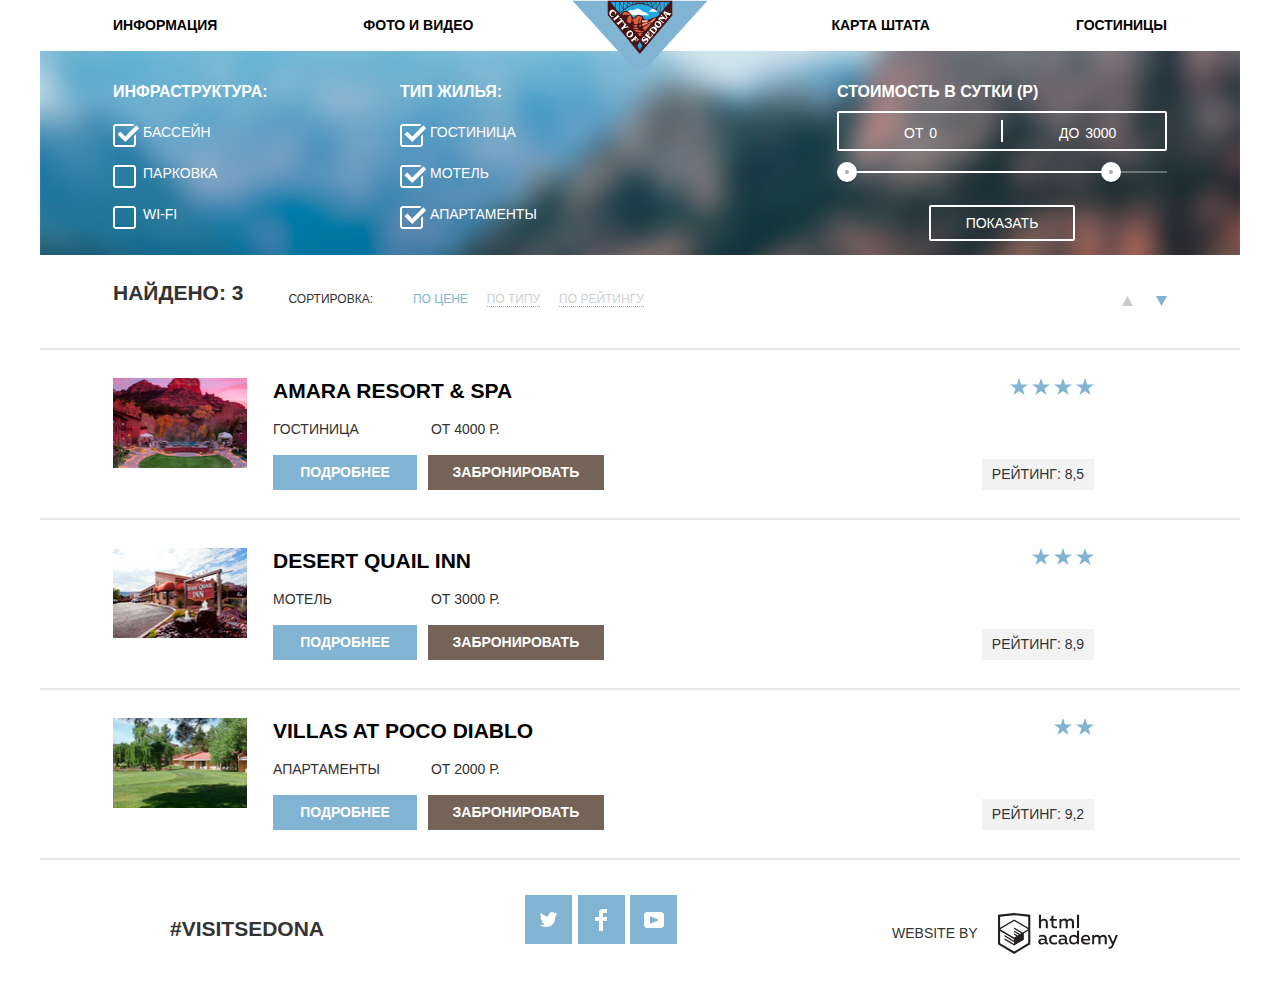
==== commit dcb31047: "исправления + подключен js" ====
--- a/sedona-hotel.html
+++ b/sedona-hotel.html
@@ -190,8 +190,8 @@
        </div>
 	   </section>
    </main>
-     <footer class="main-footer">
-   <div class="container">
+     <footer class="inner-footer">
+   <div class="footer-container">
      <p class="hashtag">#VISITSEDONA</p>
        <ul class="footer-social">
          <li><a class="social-button" href="#"><span class="visually-hidden">Twitter</span>
@@ -204,7 +204,7 @@
          <svg xmlns="http://www.w3.org/2000/svg" xmlns:xlink="http://www.w3.org/1999/xlink" width="20" height="16" viewBox="0 0 20 16"><path fill="#FFF" d="M17 0H3C1.35 0 0 1.35 0 3v10c0 1.65 1.35 3 3 3h14c1.65 0 3-1.35 3-3V3c0-1.65-1.35-3-3-3zM6.027 11.998V4.002L15.014 8l-8.987 3.998z"/></svg>
 </a></li>
        </ul>
-       <p class="footer-copyright">Website by 
+       <p class="footer-copyright">Website by
 	     <a class="academy-logo" href="https://htmlacademy.ru/intensive/htmlcss">
 		   <svg id="Layer_1" data-name="Layer 1" xmlns="http://www.w3.org/2000/svg" width="120px" height="49px" viewBox="0 0 108.08 36.85"><title>logo-htmlacademy-small1</title><path d="M44.61,26.88a2,2,0,0,0,.55-0.1v1.33a3.25,3.25,0,0,1-1.18.21,1.67,1.67,0,0,1-1.67-1,4.84,4.84,0,0,1-3.14,1.08c-1.51,0-2.91-.83-2.91-2.55,0-2.13,2-2.79,3.71-2.79a11.08,11.08,0,0,1,2.17.25v-0.3c0-1-.76-1.77-2.19-1.77a7.42,7.42,0,0,0-3,.64v-1.7a10.21,10.21,0,0,1,3.19-.55c2.36,0,3.81,1.12,3.81,3.65v3a0.54,0.54,0,0,0,.49.59h0.17Zm-6.44-1.13A1.35,1.35,0,0,0,39.63,27h0.11a3.39,3.39,0,0,0,2.41-1V24.58a9.72,9.72,0,0,0-1.81-.21c-1,0-2.16.33-2.16,1.38h0Zm12.36-6.11a5,5,0,0,1,2.57.64V22a4.08,4.08,0,0,0-2.3-.7,2.75,2.75,0,1,0,0,5.49,5,5,0,0,0,2.43-.64v1.71a6.27,6.27,0,0,1-2.76.57A4.21,4.21,0,0,1,46,24.51q0-.21,0-0.41a4.32,4.32,0,0,1,4.18-4.46h0.38Zm12.17,7.24a2,2,0,0,0,.55-0.1v1.33a3.25,3.25,0,0,1-1.18.21,1.67,1.67,0,0,1-1.67-1,4.84,4.84,0,0,1-3.14,1.08c-1.51,0-2.91-.83-2.91-2.55,0-2.13,2-2.79,3.71-2.79a11.08,11.08,0,0,1,2.17.25v-0.3c0-1-.76-1.77-2.19-1.77a7.42,7.42,0,0,0-3,.64v-1.7a10.21,10.21,0,0,1,3.19-.55c2.36,0,3.81,1.12,3.81,3.65v3a0.54,0.54,0,0,0,.49.59h0.17Zm-6.44-1.13A1.35,1.35,0,0,0,57.73,27h0.11a3.39,3.39,0,0,0,2.41-1V24.58a9.72,9.72,0,0,0-1.81-.21c-1.06,0-2.16.33-2.16,1.38h0ZM73,16V28.2H71.35V26.88a3.88,3.88,0,0,1-3.19,1.54,4.4,4.4,0,0,1,0-8.78,3.81,3.81,0,0,1,3,1.3V16H73Zm-4.53,5.22a2.76,2.76,0,1,0,0,5.52A2.86,2.86,0,0,0,71.15,25V23A2.91,2.91,0,0,0,68.49,21.27ZM79,19.64c3.31,0,4.46,2.68,3.92,5.09H76.7c0.21,1.5,1.67,2.11,3.19,2.11a6.11,6.11,0,0,0,2.64-.59v1.6a7.14,7.14,0,0,1-3,.57C77,28.42,74.78,27,74.78,24a4.18,4.18,0,0,1,4-4.39H79Zm0.09,1.54a2.28,2.28,0,0,0-2.44,2.1v0.06H81.3A2,2,0,0,0,79.13,21.18Zm5.73,7V19.87h1.65v1a3.81,3.81,0,0,1,2.78-1.27A2.86,2.86,0,0,1,91.89,21a4.12,4.12,0,0,1,2.91-1.33A3.06,3.06,0,0,1,98,23V28.2h-1.9V23.05a1.59,1.59,0,0,0-1.42-1.75H94.42a2.8,2.8,0,0,0-2.07,1.12V28.2h-1.9V23.05A1.59,1.59,0,0,0,89,21.31H88.8a3,3,0,0,0-2.21,1.29v5.63H84.86Zm21.31-8.33h1.9l-3.91,9.46c-0.9,2.17-2.09,2.86-3.35,2.86a4.76,4.76,0,0,1-1.1-.14V30.46a2.86,2.86,0,0,0,.85.12c0.9,0,1.58-.64,2.07-1.9l0.17-.42-4-8.4h2l2.86,6.29ZM38.73,1.46V6.22a3.81,3.81,0,0,1,2.7-1.14,3.25,3.25,0,0,1,3.44,3.4v5.15H43V8.72a1.81,1.81,0,0,0-1.61-2h-0.3a2.93,2.93,0,0,0-2.32,1.39v5.52h-1.9V1.46h1.9ZM49.94,2.31v3h3V6.91h-3v3.81c0,1.1.5,1.46,1.58,1.46a4.49,4.49,0,0,0,1.69-.33v1.6A6.8,6.8,0,0,1,51,13.8a2.55,2.55,0,0,1-2.86-2.74V6.89H46.58V5.26h1.5V2.74Zm5.4,11.31V5.28H57v1A3.81,3.81,0,0,1,59.77,5a2.86,2.86,0,0,1,2.6,1.33A4.12,4.12,0,0,1,65.28,5,3.06,3.06,0,0,1,68.44,8.4v5.21h-1.9V8.46a1.59,1.59,0,0,0-1.42-1.75H64.89a2.8,2.8,0,0,0-2.07,1.12v5.78h-1.9V8.46A1.59,1.59,0,0,0,59.5,6.71H59.27A3,3,0,0,0,57.06,8v5.63H55.34ZM71.17,1.45H73V13.6H71.17V1.45ZM14.71,0H14.55L0,1.54V28.21l14.55,8.66,14.55-8.66V1.54Zm12.5,27.1L14.55,34.64,1.9,27.12V16.18l12.59,7.5V25L5.86,19.9v1.31l8.68,5.21v1.39L5.87,22.65V24l8.68,5.21,8.75-5.24V18.31L27.2,16V27.12Zm0-12.53-3.48,2-1.6,1L14.51,13v1.31L21,18.23H21l-0.14.09-1,.54-5.37-3.2V17l4.24,2.52-1,.67-3.2-1.9v1.31l2.1,1.24L14.5,22.1,2,14.65,14.51,7.11Zm0-1.32L14.49,5.76,1.91,13.25v-10L14.56,1.92,27.21,3.25v10h0Z" transform="translate(0 -0.02)" fill="#231f20"/></svg>
 </a>
--- a/css/style.css
+++ b/css/style.css
@@ -11,7 +11,11 @@
 background-image: url("../img/background_photo.png");
 background-repeat: no-repeat;
 background-position: top center;
-background-color: #ffffff;
+background-color: #f2f2f2;
+
+box-shadow:
+  2px 0 1px 0 #000000,
+  -2px 0 1px 0 #000000;
 }
 a {
   text-decoration: none;
@@ -115,9 +119,9 @@
   margin-left: auto;
   margin-top: 0;
 }
-.main-banner {
-  position: relative;
-}
+/*.main-banner {
+  position: relative;
+}*/
 /*.main-banner:after {
   content: "";
   position: absolute;
@@ -137,6 +141,7 @@
 .container {
   margin: 0 auto;
   width: 1200px;
+  
 }
 .introduse {
   display:flex;
@@ -145,34 +150,34 @@
   text-align: center;
   margin-top: 60px;
   padding-top: 60px;
+  position: relative;
+  left: 0;
+  padding-bottom: 50px;
 }
 .introduse:before {
   content: "";
   position: absolute;
   display: block;
-  background-image: url("../img/polygon.png");
+  background-image: url("../img/polygon-fixed.png");
   background-repeat: no-repeat;
   width: 1201px;
   height: 59px;
   z-index: 10;
-  top: 481px;
-
+  top: -55px;
 }
 
 .reason-one {
   display: flex;
   margin: auto;
   align-items: center;
-  margin-bottom: 60px;
-  background-color: #ffffff;
-  
+  padding-bottom: 60px;
+  background-color: #ffffff;
 }
 .reason-two {
   display: flex;
   margin: auto;
   align-items: center;
   background-color: #ffffff;
- 
 }
 .reason-one-text,
 .reason-two-text {
@@ -214,27 +219,26 @@
   justify-content: space-between;
   align-items: center;
   margin: auto;
-  margin-bottom: 80px;
-  background-color: #ffffff;
-  
+  padding-bottom: 80px;
+  background-color: #ffffff;
 }
 .recomends-one,
 .recomends-two,
 .recomends-three {
   text-align: center;
-  font-size: 12px;
+  font-size: 14px;
 }
 
 .recomends-one {
   box-sizing: border-box;
-  width: 258px;
+  width: 310px;
   margin-left: 73px;
 }
 .recomends-two {
-  width: 292px;
+  width: 310px;
 }
 .recomends-three {
-  width: 280px;
+  width: 310px;
   margin-right: 55px;
 }
 .reasons-list {
@@ -242,10 +246,7 @@
   justify-content: space-between;
   background-color: #eeeeee;
   min-height: 254px;
-  
   align-items: center;
- 
-  
 }
 .reasons-list-item {
   width: 300px;
@@ -274,21 +275,26 @@
 .dashed {
  padding-bottom: 25px; 
 }
-
+.footer-box {
+  width: 1200px;
+  margin: 0 auto;
+  background-color: #ffffff;
+}
 .block-callback p,
 .block-callback h2{
   text-align: center;
   vertical-align: middle;
 }
 .block-callback h2 {
-  margin-top: 55px;
-  margin-bottom: 35px;
+  padding-top: 55px;
+  padding-bottom: 35px;
+  margin: 0;
 }
 .block-callback p {
   margin-bottom: 50px;
 }
 .search {
-  z-index: 10;
+  z-index: 2;
   width: 575px;
   position: relative;
   margin: auto;
@@ -301,6 +307,10 @@
   background-color: #ffffff;
   padding: 30px;
   box-sizing: border-box;
+  max-height: 420px;
+   -webkit-transition: max-height .5s, padding .5s;
+  transition: max-height .5s, padding .5s;
+  overflow: hidden;
 }
 .button {
   font: inherit;
@@ -353,7 +363,17 @@
   right: 31px;
   top: 10px;
   border: none;
-  background-color: #f2f2f2;
+  background-color: transparent;
+  outline: none;
+}
+.calendar path {
+  fill: #cacaca;
+}
+.calendar:hover path{
+  fill: #000000;
+}
+..calendar:active path {
+  fill: #81b3d2;
 }
 .count {
   display: flex;
@@ -398,6 +418,7 @@
   cursor: pointer;
   top: 10px;
   z-index: 10;
+  outline: none;
 }
 .minus::after{
   content: "";
@@ -422,6 +443,7 @@
   cursor: pointer;
   right: 10px;
   top: 10px;
+  outline: none;
 }
 .plus::before,
 .plus::after {
@@ -458,12 +480,10 @@
   padding: 0;
   margin-left: 28px;
 }
-.button-search:hover,
-.social-button:hover {
+.button-search:hover {
   background-color: #669ec0;
 }
-.button-search:active
-.social-button:active {
+.button-search:active {
   background-color: #5496bd;
   color: #94b9d2;
 }
@@ -471,6 +491,8 @@
   display: block;
   width: 1200px;
   height: 593px;
+  position: relative;
+  z-index: 1;
 }
 .social-button {
   background-color: #81b3d2;
@@ -483,28 +505,30 @@
   justify-content: center;
 }
 .social-button:hover {
-  background-color: 669ec0;
+  background-color: #669ec0;
 }
 .social-button:active {
-  background-color:5496bd;
-}
-social-button:active path {
+  background-color: #5496bd;
+}
+.social-button:active path {
   fill: #88b6d1;
 }
 .main-footer {
-display: block;
-position: relative;
-z-index: 10;
-opacity: 0.99;
-}
-.main-footer .container {
+  display: block;
+  position: relative;
+  z-index: 10;
+  width: 1200px;
+  margin-top: -118px;
+  padding-top: 35px;
+  background-color: rgba(255,255,255,.9);
+  
+}
+.footer-container {
   display: flex;
   flex-wrap: wrap;
   width: 1200px;
   justify-content: space-between;
- /* position: relative;
-  z-index: 10;*/
-  
+
 }
 /*.footer-social {
   text-align: center;
@@ -527,9 +551,15 @@
   margin-left: 130px;
 }
 .footer-copyright {
-  width: 210px;
- 
+  width: 230px;
   margin-right: 118px;
+  display: flex;
+  padding-top: 14px;
+}
+.academy-logo {
+  margin-left: 20px;
+  position: relative;
+  top: -14px;
 }
 .academy-logo:hover path{
   fill: #81b3d2;
@@ -917,6 +947,7 @@
   display: flex;
   flex-direction: column;
   justify-content: space-between;
+  align-items: flex-end;
 }
 .button-rating {
   display: block;
@@ -925,8 +956,37 @@
   background-color: #f2f2f2;
   text-align: center;
   vertical-align: middle;
+  padding-top: 5px;
+  box-sizing: border-box;
 }
 .hidden {
   display: none;
 }
-
+.inner-footer {
+  background-color: #ffffff;
+  
+}
+.inner-page .footer-container {
+  margin: 0 auto;
+}
+
+.form-animation {
+  transition: max-height 5s;
+  max-height: 0px;
+  padding: unset;
+  overflow: hidden;
+   -webkit-transition: max-height .5s, padding .5s;
+  transition: max-height .5s, padding .5s;
+}
+.result-form {
+  padding: 5px;
+    display: none;
+    transition: 2s;
+    position: absolute;
+    top: 295px;
+    left: 125px;
+    color: #ff0000;
+}
+.show-result {
+  display: block;
+}
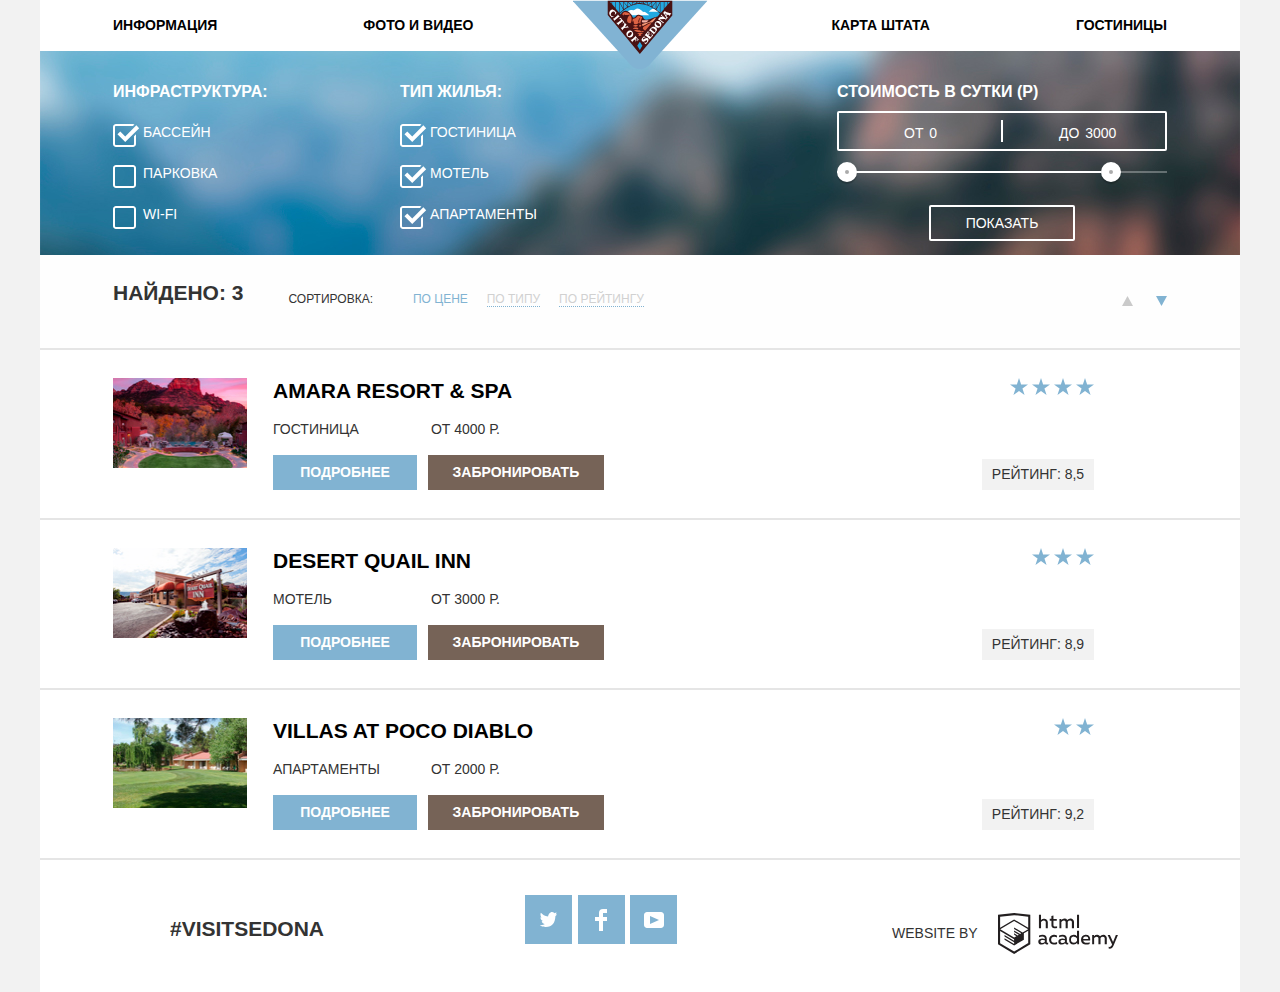
==== commit 528e189d: "финальные правки" ====
--- a/sedona-hotel.html
+++ b/sedona-hotel.html
@@ -11,7 +11,7 @@
    <header class="main-header">
      <div class="main-header-box">
      <a href="index.html">
-     <img src="img/logo-sedona.svg" alt="Sedona logo" width="135px" height="70px">
+     <img src="img/logo-sedona.svg" alt="Sedona logo" width="135" height="70">
      </a>
      </div>
      <nav class="main-navigation">
@@ -109,13 +109,13 @@
        <p class="search-result-count">
          Найдено: 3
        </p>
-         <p class="search-result-bar">Сортировка:
-           <ul class="sorting">
-             <li><a href="#" class="current">по цене</a></li>
-             <li><a href="#">по типу</a></li>
-             <li><a href="#">по рейтингу</a></li>
-           </ul>
-         </p>
+       <p class="search-result-bar">Сортировка:</p>
+         <ul class="sorting">
+           <li><a href="#" class="current">по цене</a></li>
+           <li><a href="#">по типу</a></li>
+           <li><a href="#">по рейтингу</a></li>
+         </ul>
+       
            <span class="switch">
            <span class="switch-down">
            <svg xmlns="http://www.w3.org/2000/svg" width="11" height="10" viewBox="0 0 11 10"><path fill="#cacaca" d="M5.5 0L0 10h11z"/></svg>
@@ -130,30 +130,34 @@
 	     <div class="hotels">
 	       <div class="hotels-item">
 		       <div class="hotels-item-left">
-             <a href="amarahotel.html"><img src="img/hotel-1.jpg" alt="Amara Resort & Spa" width="134px" height="90px">
-            </div>
+             <a href="amarahotel.html"><img src="img/hotel-1.jpg" alt="Amara Resort & Spa" width="134" height="90"></a>
+           </div>
             <div class="hotel-item-center">
-              <p class="bold">Amara Resort & Spa</p></a>
+             <a href="amarahotel.html">
+              <p class="bold">Amara Resort & Spa</p>
+             </a>
               <span class="type">Гостиница</span>
               <span class="price">от 4000 Р.</span>
               <a href="#" class="button-more">Подробнее</a>
               <a href="#" class="button-booking">Забронировать</a>
             </div> 
 		        <div class="hotels-item-right">
-              <span class="stars"><img src="img/star.svg" width="18" height="17">
-              <img src="img/star.svg" width="18" height="17">
-              <img src="img/star.svg" width="18" height="17">
-              <img src="img/star.svg" width="18" height="17">
+              <span class="stars"><img src="img/star.svg" width="18" height="17" alt="star">
+              <img src="img/star.svg" width="18" height="17" alt="star">
+              <img src="img/star.svg" width="18" height="17" alt="star">
+              <img src="img/star.svg" width="18" height="17" alt="star">
               </span>
               <span class="button-rating">Рейтинг: 8,5</span>
 		        </div>
 	       </div>
          <div class="hotels-item">
 		       <div class="hotels-item-left">
-             <a href="deserthotel.html"><img src="img/hotel-2.jpg" alt="Desert Ouail Inn" width="134px" height="90px">
+             <a href="deserthotel.html"><img src="img/hotel-2.jpg" alt="Desert Ouail Inn" width="134" height="90"></a>
            </div>
            <div class="hotel-item-center">
-             <p class="bold">Desert Quail Inn</p></a>
+             <a href="deserthotel.html">
+               <p class="bold">Desert Quail Inn</p>
+             </a>
              <span class="type">Мотель</span>
              <span class="price">от 3000 Р.</span>
              <a href="#" class="button-more">Подробнее</a>
@@ -161,19 +165,21 @@
 		       </div>
 		       <div class="hotels-item-right">
              <span class="stars">
-             <img src="img/star.svg" width="18" height="17">
-             <img src="img/star.svg" width="18" height="17">
-             <img src="img/star.svg" width="18" height="17">
+             <img src="img/star.svg" width="18" height="17" alt="star">
+             <img src="img/star.svg" width="18" height="17" alt="star">
+             <img src="img/star.svg" width="18" height="17" alt="star">
              </span>
              <span class="button-rating">Рейтинг: 8,9</span>
 		       </div>
          </div>
          <div class="hotels-item">
 		       <div class="hotels-item-left">
-             <a href="villashotel.html"><img src="img/hotel-3.jpg" alt="Villas at Poco Diablo" width="134px" height="90px">
+             <a href="villashotel.html"><img src="img/hotel-3.jpg" alt="Villas at Poco Diablo" width="134" height="90"></a>
            </div>
            <div class="hotel-item-center">
-              <p class="bold">Villas At Poco Diablo</p></a>
+             <a href="villashotel.html">
+               <p class="bold">Villas At Poco Diablo</p>
+             </a>
               <span class="type">Апартаменты</span>
               <span class="price">от 2000 Р.</span>
               <a href="#" class="button-more">Подробнее</a>
@@ -181,8 +187,8 @@
 		       </div>
 		       <div class="hotels-item-right">
              <span class="stars">
-             <img src="img/star.svg" width="18" height="17">
-             <img src="img/star.svg" width="18" height="17">
+             <img src="img/star.svg" width="18" height="17" alt="star">
+             <img src="img/star.svg" width="18" height="17" alt="star">
              </span>
              <span class="button-rating">Рейтинг: 9,2</span>
 		       </div>
--- a/css/style.css
+++ b/css/style.css
@@ -568,7 +568,7 @@
   fill: #bdbbbc;
 }
 .inner-page {
-  background-color: #fefefe;
+  background-color: #f2f2f2;
   background-image: url("../img/inner-page.jpg");
   background-position: top center;
   background-repeat: no-repeat;
@@ -652,6 +652,17 @@
   width: 27px;
   height: 27px;
 }
+.hotel input[type="checkbox"]:checked:disabled + .checkbox-indicator,
+.hotel input[type="checkbox"]:not(:checked):disabled + .checkbox-indicator {
+  position: absolute;
+  top: 0;
+  left: 0;
+  background-image: url("../img/checkbox-on.svg");
+  fill: #6a6a6a;
+  background-repeat: no-repeat;
+  width: 27px;
+  height: 27px;
+}
 .range {
   width: 330px;
   margin-right: 73px;
@@ -683,11 +694,9 @@
 }
 .price-controls label {
   display: inline-block;
-
   font-size: 14px;
   line-height: 38px;
   vertical-align: top;
-
   cursor: pointer;
 }
 .price-controls .min-price,
@@ -698,27 +707,22 @@
 .price-controls input {
   width: 50px;
   margin: 0;
-
   color: inherit;
   font: inherit;
-
   background: none;
   border: none;
 }
 .range-controls {
   position: relative;
-
   margin-bottom: 32px;
 }
 .range-controls .scale {
   height: 2px;
-
   background: rgba(255, 255, 255, 0.3);
 }
 .range-controls .bar {
   width: 80%;
   height: 2px;
-
   background: #ffffff;
 }
 .range-toggle {
@@ -746,12 +750,10 @@
   display: block;
   margin: 0 auto;
   padding: 6px 35px;
-
   font-size: 14px;
   line-height: 20px;
   color: #ffffff;
   text-transform: uppercase;
-
   background: transparent;
   border: 2px solid #ffffff;
   border-radius: 2px;
@@ -759,7 +761,6 @@
 }
 .btn-transparent:hover {
   color: #000000;
-
   background: #ffffff;
 }
 .search-result {
@@ -848,10 +849,10 @@
   padding: 28px 73px;
   box-sizing: border-box;
   border-top: 2px solid #e5e5e5;
+  background-color: #ffffff;
 }
 .hotels-item:last-child {
   border-bottom: 2px solid #e5e5e5;
-  margin-bottom: 35px;
 }
 .hotels-item-left {
   margin-right: 26px;
@@ -884,12 +885,12 @@
 .button-more,
 .button-booking {
  display: inline-block;
- 
-}
+}
+
 .button-more {
- display: inline-block;
+  display: inline-block;
   margin-right: 7px;
- padding: 7px 16px;
+  padding: 7px 16px;
   width: 112px;
   box-sizing: content-box;
   font: inherit;
@@ -899,16 +900,13 @@
   color: #ffffff;
   vertical-align: middle;
   text-transform: uppercase;
-
   background-color: #81b3d2;
   border: none;
 }
 .button-booking {
   display: inline-block;
-  
   padding: 7px 16px;
   width: 144px;
-  
   font: inherit;
   font-weight: bold;
   font-size: 14px;
@@ -916,7 +914,6 @@
   color: #ffffff;
   vertical-align: middle;
   text-transform: uppercase;
-
   background-color: #766357;
   border: none;
 }
@@ -964,10 +961,10 @@
 }
 .inner-footer {
   background-color: #ffffff;
-  
-}
-.inner-page .footer-container {
-  margin: 0 auto;
+  display: block;
+  width: 1200px;
+  padding-top: 35px; 
+  margin: 0 auto;  
 }
 
 .form-animation {
@@ -975,17 +972,17 @@
   max-height: 0px;
   padding: unset;
   overflow: hidden;
-   -webkit-transition: max-height .5s, padding .5s;
+  -webkit-transition: max-height .5s, padding .5s;
   transition: max-height .5s, padding .5s;
 }
 .result-form {
   padding: 5px;
-    display: none;
-    transition: 2s;
-    position: absolute;
-    top: 295px;
-    left: 125px;
-    color: #ff0000;
+  display: none;
+  transition: 2s;
+  position: absolute;
+  top: 295px;
+  left: 125px;
+  color: #ff0000;
 }
 .show-result {
   display: block;
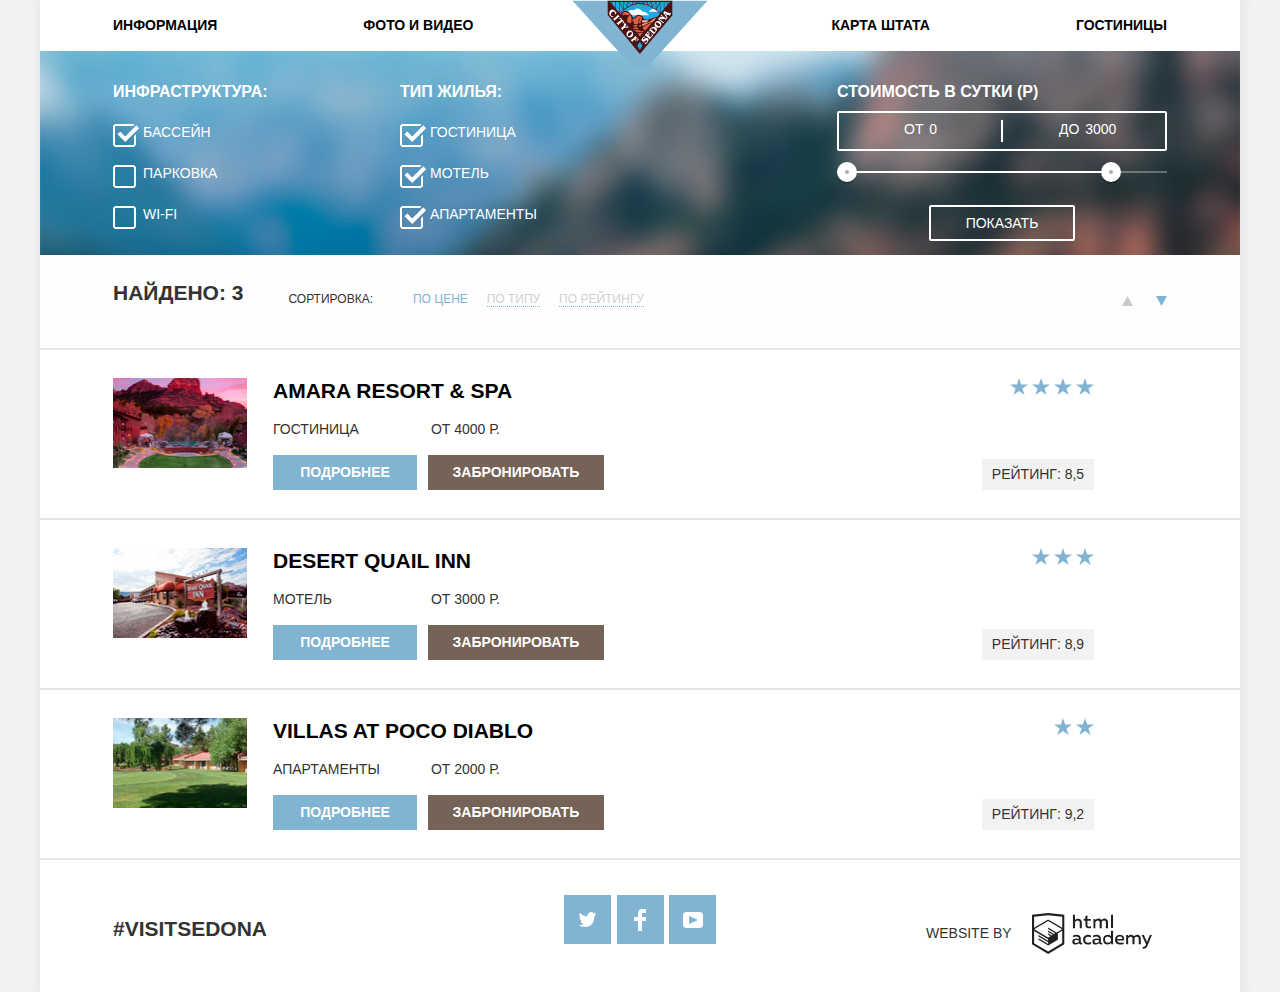
==== commit 7bbd4c78: "проект для защиты" ====
--- a/sedona-hotel.html
+++ b/sedona-hotel.html
@@ -8,6 +8,7 @@
     <title>HTML Academy: Седона</title>
   </head>
   <body class="inner-page">
+  <div class="shadow-wrapper">
    <header class="main-header">
      <div class="main-header-box">
      <a href="index.html">
@@ -217,5 +218,6 @@
 	   </p>
      </div>
    </footer>
+  </div>
    </body>
    </html>
--- a/css/style.css
+++ b/css/style.css
@@ -8,17 +8,20 @@
 color: #333333;
 text-transform: uppercase;
 
-background-image: url("../img/background_photo.png");
-background-repeat: no-repeat;
-background-position: top center;
-background-color: #f2f2f2;
-
-box-shadow:
-  2px 0 1px 0 #000000,
-  -2px 0 1px 0 #000000;
+/*background-image: url("../img/background_photo.png");*/
+/*background-repeat: no-repeat;*/
+/*background-position: top center;*/
+  background-color: #f2f2f2;
 }
 a {
   text-decoration: none;
+}
+.shadow-wrapper {
+    width: 1200px;
+    margin: 0 auto;
+    box-shadow:
+            2px 0 10px 2px #e7e7e7,
+            -1px 0 10px 0px #e7e7e7;
 }
 
 
@@ -50,7 +53,7 @@
   width: 1200px;
   align-items: center;
   box-sizing: border-box;
-  margin-bottom: 75px;
+
 }
 .navigation-list {
   width: 100%;
@@ -112,12 +115,21 @@
   clip: rect(0 0 0 0);
   overflow: hidden;
 }
-
+.main-banner {
+    width: 1200px;
+    height: 510px;
+    background-image: url("../img/background_photo.png");
+    background-repeat: no-repeat;
+    background-position: top center;
+    background-color: #f2f2f2;
+    padding-top: 75px;
+    margin-top: -55px;
+}
 .main-banner img {
   display: flex;
   margin-right: auto;
   margin-left: auto;
-  margin-top: 0;
+  margin-top: 50px;
 }
 /*.main-banner {
   position: relative;
@@ -138,6 +150,14 @@
   line-height: 26px;
   margin-bottom: 25px;
 }
+.bold-introduse {
+  font-size: 21px;
+  font-weight: bold;
+  line-height: 26px;
+  width: 500px;
+  margin: 0 auto;
+  margin-bottom: 25px;
+}
 .container {
   margin: 0 auto;
   width: 1200px;
@@ -148,11 +168,13 @@
   flex-direction: column;
   background-color: #ffffff;
   text-align: center;
-  margin-top: 60px;
-  padding-top: 60px;
   position: relative;
   left: 0;
   padding-bottom: 50px;
+    padding-top: 60px;
+ margin-top: 0px
+
+
 }
 .introduse:before {
   content: "";
@@ -163,7 +185,7 @@
   width: 1201px;
   height: 59px;
   z-index: 10;
-  top: -55px;
+  top: -58px;
 }
 
 .reason-one {
@@ -201,6 +223,8 @@
   font-weight: bold;
   line-height: 26px;
   margin-bottom: 25px;
+  vertical-align: middle;
+  text-align: center;
 }
 .dash {
   margin-bottom: 25px;
@@ -252,9 +276,10 @@
   width: 300px;
   text-align: center;
   vertical-align: middle;
-  margin-top: 0;
+
   padding-top: 0;
   box-sizing: border-box;
+  margin-top: 15px;
   
 }
 .reasons-list-item:first-child {
@@ -280,6 +305,7 @@
   margin: 0 auto;
   background-color: #ffffff;
 }
+
 .block-callback p,
 .block-callback h2{
   text-align: center;
@@ -290,7 +316,10 @@
   padding-bottom: 35px;
   margin: 0;
 }
-.block-callback p {
+
+.block-callback-info {
+  width: 50%;
+  margin: 0 auto;
   margin-bottom: 50px;
 }
 .search {
@@ -305,9 +334,8 @@
   position: absolute;
   top: 86px;
   background-color: #ffffff;
-  padding: 30px;
+  padding: 55px;
   box-sizing: border-box;
-  max-height: 420px;
    -webkit-transition: max-height .5s, padding .5s;
   transition: max-height .5s, padding .5s;
   overflow: hidden;
@@ -339,15 +367,32 @@
   font: inherit;
   font-size: 14px;
   font-weight: bold;
-}
+  margin-bottom: 30px;
+  margin-top: 0;
+}
+.search-form-item label {
+    display: inline-block;
+    width: 115px;
+    text-align: left;
+}
+
 .search-form-item input:hover {
   background-color: #ebebeb;
 }
 .search-form-item input:focus {
   background-color: #ffffff;
-}
+    outline: none;
+    border: 2px solid #e5e5e5;
+}
+.search-form-item input:-ms-input-placeholder  {
+    color:#000000;
+}
+.search-form-item input::placeholder  {
+    color:#000000;
+}
+
 .date-input {
-  width: 347px;
+  width: 345px;
   box-sizing: border-box;
   padding: 10px 15px;
   padding-right: 30px;
@@ -357,11 +402,12 @@
   background-color: #f2f2f2;
   border: none;
   position: relative;
+    min-height: 41px;
 }
 .calendar {
   position: absolute;
-  right: 31px;
-  top: 10px;
+  right: 10px;
+  top: 8px;
   border: none;
   background-color: transparent;
   outline: none;
@@ -372,7 +418,7 @@
 .calendar:hover path{
   fill: #000000;
 }
-..calendar:active path {
+.calendar:active path {
   fill: #81b3d2;
 }
 .count {
@@ -380,17 +426,37 @@
   width: 465px;
   margin: 0 auto;
   justify-content: space-between;
+  margin-bottom: 54px;
 }
 .count-form-item {
   position: relative;
-}
+    margin-top: 0;
+    margin-bottom: 0;
+}
+.count-form-item input:-ms-input-placeholder  {
+    color:#000000;
+}
+.count-form-item input::placeholder  {
+    color:#000000;
+}
+.count-form-item input:hover {
+    background-color: #ebebeb;
+}
+
+.count-form-item input:focus {
+    background-color: #ffffff;
+    outline: none;
+    border: 2px solid #e5e5e5;
+}
+
 .count-form-item label {
   font-size: 14px;
   font-weight: bold;
   display: inline-block;
+  vertical-align: center;
 }
 .count-form-item label:first-child {
-  margin-right: 25px;
+  margin-right: 30px;
 }
 
 .adult-count,
@@ -408,6 +474,7 @@
   background-color: #f2f2f2;
   border: none;
   position: relative;
+    min-height: 41px;
 }
 .minus {
   position: absolute;
@@ -422,7 +489,8 @@
 }
 .minus::after{
   content: "";
-  position: absolute;
+  /*position: absolute;*/
+    display: block;
   width: 12px;
   height: 3px;
   background-color: #a9a9a9;
@@ -442,20 +510,26 @@
   background-color: transparent;
   cursor: pointer;
   right: 10px;
-  top: 10px;
+  top: 8px;
   outline: none;
 }
 .plus::before,
 .plus::after {
   content: "";
-  position: absolute;
-  width: 12px;
+  /*position: absolute;*/
+    display: block;
+  width: 11px;
   height: 3px;
   background-color: #a9a9a9;
   right: 2px;
 }
+
+
 .plus::before {
   transform: rotate(90deg);
+    position: relative;
+    right: 0px;
+    top: 3px;
 }
 .plus:hover:before,
 .plus:hover:after {
@@ -470,7 +544,7 @@
   text-align: center;
   vertical-align: middle;
   width: 460px;
-  height: 58px;
+  height: 60px;
   text-transform: uppercase;
   font-size: 21px;
   font-weight: bold;
@@ -478,7 +552,7 @@
   color: #ffffff;
   border: none;
   padding: 0;
-  margin-left: 28px;
+  
 }
 .button-search:hover {
   background-color: #669ec0;
@@ -547,12 +621,14 @@
   font-size: 21px;
   font-weight: bold;
   line-height: 26px;
-  width: 140px;
-  margin-left: 130px;
+  width: 241px;
+  margin-left: 73px;
+    margin-top: 21px;
+    margin-bottom: 21px;
 }
 .footer-copyright {
-  width: 230px;
-  margin-right: 118px;
+  width: 241px;
+  margin-right: 73px;
   display: flex;
   padding-top: 14px;
 }
@@ -695,9 +771,10 @@
 .price-controls label {
   display: inline-block;
   font-size: 14px;
-  line-height: 38px;
-  vertical-align: top;
+  /*line-height: 38px;*/
+  /*vertical-align: top;*/
   cursor: pointer;
+    margin-top: 5px;
 }
 .price-controls .min-price,
 .price-controls .max-price {
@@ -837,7 +914,7 @@
 }
 .result {
   display: flex;
-  flex-wrap: no-wrap;
+  flex-wrap: nowrap;
   width: 1200px;
   margin: auto;
 }
@@ -881,6 +958,7 @@
   padding-top: 15px;
   padding-right: 40px;
   width: 114px;
+  vertical-align: center;
 }
 .button-more,
 .button-booking {
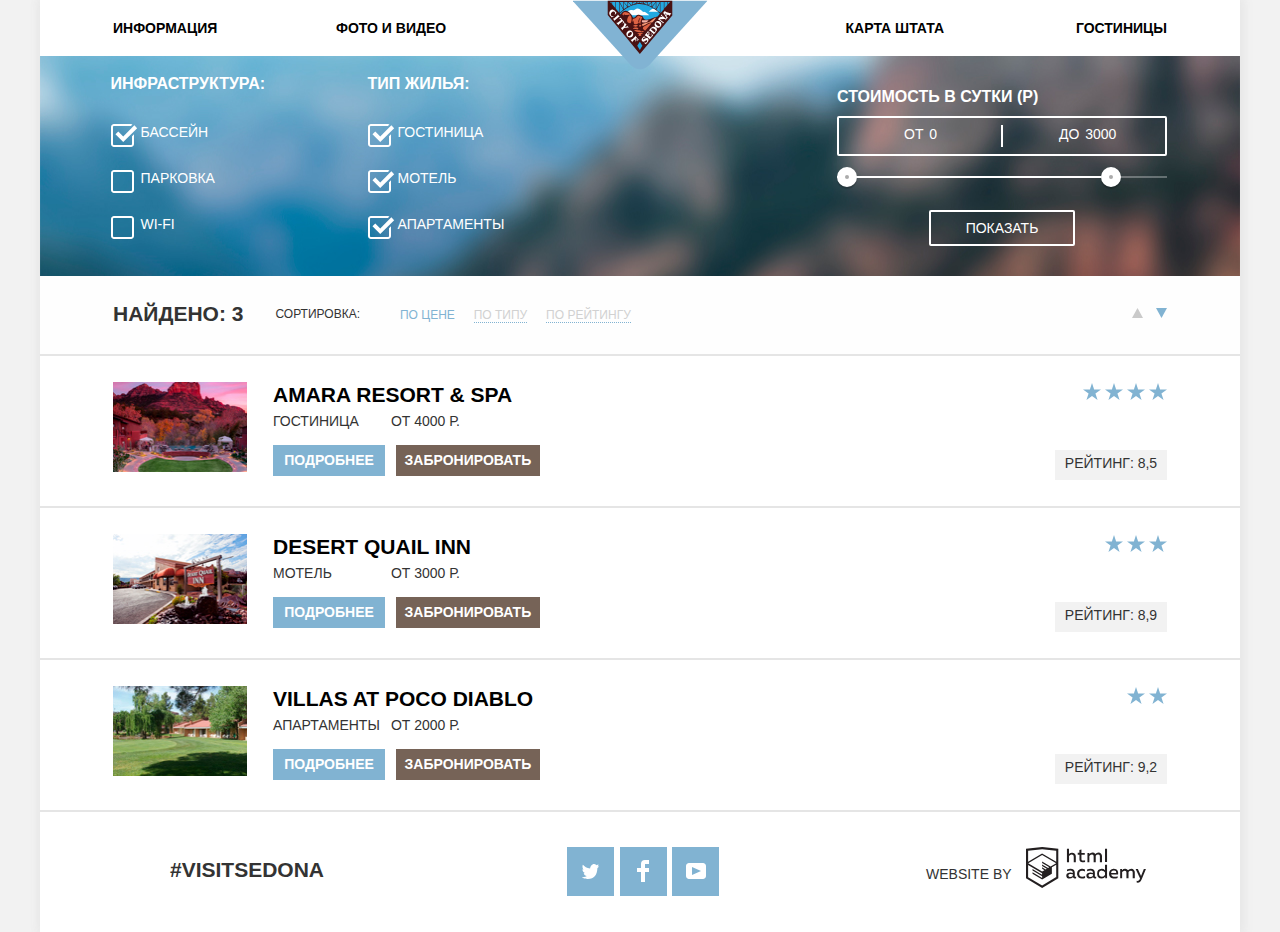
==== commit 56696c01: "проект для защиты" ====
--- a/sedona-hotel.html
+++ b/sedona-hotel.html
@@ -4,7 +4,7 @@
     <meta charset="utf-8">
     <link href="https://fonts.googleapis.com/css?family=PT+Sans&display=swap&subset=cyrillic" rel="stylesheet">
     <link href="css/normalize.css" rel="stylesheet">
-    <link href="css/style.css" rel="stylesheet">
+    <link href="css/min-style.css" rel="stylesheet">
     <title>HTML Academy: Седона</title>
   </head>
   <body class="inner-page">
--- a/css/min-style.css
+++ b/css/min-style.css
@@ -0,0 +1 @@
+body{margin:0;padding:0;font-family:"PT-Sans",Arial,sans-serif;font-size:14px;line-height:26px;color:#333;text-transform:uppercase;background-color:#f2f2f2}a{text-decoration:none}.shadow-wrapper{width:1200px;margin:0 auto;box-shadow:2px 0 10px 2px #e7e7e7,-1px 0 10px 0 #e7e7e7}.main-header{width:1200px;position:relative;display:block;margin:0 auto}.main-header-box{display:block;position:absolute;top:0;left:50%;transform:translateX(-50%);width:135px;background-color:transparent}.main-navigation{font-size:14px;font-weight:700;line-height:26px;color:#000;background-color:#fff;display:flex;width:1200px;align-items:center;box-sizing:border-box}.navigation-list{width:100%;display:-webkit-flex;display:-moz-flex;display:-ms-flex;display:-o-flex;display:flex;-webkit-flex-wrap:wrap;-moz-flex-wrap:wrap;-ms-flex-wrap:wrap;-o-flex-wrap:wrap;flex-wrap:wrap}ul.navigation-list{list-style:none;margin:0;padding:0}.navigation-list-item{padding:0 73px;width:150px}.navigation-list-item.next-right{margin-right:auto;width:150px;text-align:left;padding:0}.navigation-list-item.prev-left{margin-left:auto;width:150px;text-align:right;padding:0}.navigation-list-item:first-child{text-align:left}.navigation-list-item:last-child{text-align:right}.main-navigation a{display:block;color:#000;padding-top:15px;padding-bottom:15px}.hotel-item-center .bold:hover,.main-navigation a:hover{color:#81b3d2}.main-navigation a:focus{color:#cacaca}h1.visually-hidden,h2.visually-hidden,span.visually-hidden{position:absolute;width:1px;height:1px;margin:-1px;border:0;padding:0;white-space:nowrap;clip-path:inset(100%);clip:rect(0 0 0 0);overflow:hidden}.main-banner{width:1200px;height:510px;background-image:url(../img/background_photo.png);background-repeat:no-repeat;background-position:top center;background-color:#a6e3e4;padding-top:75px;margin-top:-55px}.main-banner img{display:flex;margin-right:auto;margin-left:auto;margin-top:50px}.bold,.bold-introduse{font-size:21px;font-weight:700;line-height:26px}.bold{margin-bottom:25px}.bold-introduse{width:500px;margin:0 auto 25px}.introduse{display:flex;flex-direction:column;background-color:#fff;text-align:center;position:relative;left:0;padding-bottom:50px;padding-top:59px;margin-top:-20px}.introduse:before{content:"";position:absolute;display:block;background-image:url(../img/polygon-fixed.png);background-repeat:no-repeat;width:1201px;height:59px;z-index:10;top:-58px}.reason-one{padding-bottom:60px}.reason-one,.reason-two{display:flex;margin:auto;align-items:center;background-color:#fff}.reason-one-text,.reason-two-text{width:400px;height:256px;box-sizing:border-box;background-color:#81b3d2;color:#fff;text-align:center;vertical-align:middle;margin-top:0;padding:45px 30px 45px 58px}.headline{display:inline-block;width:172px;font-size:21px;font-weight:700;line-height:21px;vertical-align:middle;text-align:center}.dash,.headline{margin-bottom:25px}.dash::after,.dash::before{content:"";width:10px;height:2px;background-color:#fff;vertical-align:middle;display:inline-block}.recomends{display:flex;justify-content:space-between;align-items:center;margin:auto;padding-bottom:55px;background-color:#fff}.recomends-one,.recomends-three,.recomends-two{text-align:center;font-size:14px}.recomends-one{box-sizing:border-box;width:310px;margin-left:73px}.recomends-two{width:310px}.recomends-three{width:310px;margin-right:55px}.reasons-list{display:flex;justify-content:space-between;background-color:#eee;min-height:254px;align-items:center}.reasons-list-item{width:300px;text-align:center;vertical-align:middle;padding-top:0;box-sizing:border-box;margin-top:15px}.introduse p,.reasons-list-item p{margin-bottom:0;margin-top:0}.reasons-list-item:first-child{margin-left:73px}.reasons-list-item:last-child{margin-right:73px}.dashed:after,.dashed:before{content:"";width:10px;height:2px;background-color:#333;vertical-align:middle;display:inline-block}.dashed{padding-bottom:25px}.footer-box{width:1200px;margin:0 auto;background-color:#fff}.block-callback h2,.block-callback p{text-align:center;vertical-align:middle}.block-callback h2{font-size:30px;line-height:36px;font-weight:700;padding-top:55px;padding-bottom:35px;margin:0}.block-callback-info{width:50%;margin:0 auto 32px}.search{z-index:2;width:575px;position:relative;margin:auto}.search-form{width:575px;position:absolute;top:86px;background-color:#fff;padding:55px;box-sizing:border-box;-webkit-transition:max-height .5s,padding .5s;transition:max-height .5s,padding .5s;overflow:hidden}.button,.search-form-item{font:inherit;font-weight:700}.button{display:inline-block;box-sizing:border-box;padding-top:30px;background-color:#766357;color:#fff;text-align:center;border:0;width:575px;height:86px;text-transform:uppercase;line-height:26px;cursor:pointer;font-size:21px}.button:hover{background-color:#604e43}.button:active{background-color:#503e33;color:#928a85}.search-form-item{position:relative;font-size:14px;margin-bottom:28px;margin-top:0}.search-form-item label{display:inline-block;width:114px;text-align:left}.search-form-item input:hover{background-color:#ebebeb}.search-form-item input:focus{background-color:#fff;outline:0;border:1px solid #e5e5e5}.count-form-item input:-ms-input-placeholder,.search-form-item input:-ms-input-placeholder{color:#000}.count-form-item input::placeholder,.search-form-item input::placeholder{color:#000}.date-input{width:345px;box-sizing:border-box;padding:5px 30px 5px 15px;font:inherit;color:#000;text-transform:uppercase;background-color:#f2f2f2;position:relative;min-height:41px;border:1px solid transparent}.calendar{position:absolute;right:10px;top:8px;border:0;background-color:transparent;outline:0}.calendar path{fill:#cacaca}.calendar:hover path{fill:#000}.calendar:active path{fill:#81b3d2}.count{display:flex;width:465px;justify-content:space-between;margin:0 auto 45px}.count-form-item{position:relative;margin-top:0;margin-bottom:0;border:1px solid transparent}.count-form-item input:hover{background-color:#ebebeb}.count-form-item input:focus{background-color:#fff;outline:0;border:1px solid #e5e5e5}.count-form-item label{font-size:14px;font-weight:700;display:inline-block;vertical-align:center}.count-form-item label:first-child{margin-right:30px}.adult-count,.children-count{width:116px;box-sizing:border-box;font:inherit;font-weight:700;color:#000;text-transform:uppercase;text-align:center;background-color:#f2f2f2;border:1px solid transparent;position:relative;min-height:41px}.minus,.plus{position:absolute;border:0;width:19px;height:19px;background-color:transparent;cursor:pointer;outline:0}.minus{z-index:10;top:10px}.minus::after,.plus::after,.plus::before{content:"";display:block;height:3px;background-color:#a9a9a9}.minus::after{right:2px;width:12px}.minus:hover:after{background-color:#000}.minus:active:after{background-color:#81b3d2}.plus{right:10px;top:8px}.plus::after,.plus::before{width:11px}.plus::after{right:2px}.plus::before{transform:rotate(90deg);position:relative;right:0;top:3px}.plus:hover:after,.plus:hover:before{background-color:#000}.button-search,.plus:active:after,.plus:active:before{background-color:#81b3d2}.button-search{font:inherit;text-align:center;vertical-align:middle;width:460px;height:60px;text-transform:uppercase;font-size:21px;font-weight:700;color:#fff;border:0;padding:0}.button-search:hover{background-color:#669ec0}.button-search:active{background-color:#5496bd;color:#94b9d2}.map{display:block;width:1200px;height:593px;position:relative;z-index:1}.social-button{background-color:#81b3d2;color:#fff;border:0;width:47px;height:49px;display:flex;align-items:center;justify-content:center}.social-button:hover{background-color:#669ec0}.social-button:active{background-color:#5496bd}.social-button:active path{fill:#88b6d1}.main-footer{display:block;position:relative;z-index:10;width:1200px;margin-top:-118px;padding-top:35px;background-color:rgba(255,255,255,.9)}.footer-container,ul.footer-social{display:flex;flex-wrap:wrap;width:1200px;justify-content:space-between}ul.footer-social{list-style:none;width:152px;margin:0 auto;padding:0}.hashtag{font-size:21px;font-weight:700;line-height:26px;width:190px;margin-left:130px;margin-top:10px;margin-bottom:21px}.footer-copyright{width:241px;margin-right:73px;display:flex;padding-top:0}.academy-logo{margin-left:20px;position:relative;top:-18px;left:-6px}.academy-logo:hover path{fill:#81b3d2}.academy-logo:active path{fill:#bdbbbc}.filtres,.inner-page{background-color:#f2f2f2;background-image:url(../img/inner-page.jpg);background-position:top center;background-repeat:no-repeat}.inner-page .main-navigation{margin-bottom:0}.filtres{background-image:url(../img/filter_background.jpg);background-color:#6c8196;margin-top:0;color:#fff}.staff-name,.type-name{font-weight:600;font-size:16px;line-height:21px}.container{margin:0 auto;width:1200px}.filter-container,.filtres-column{display:flex;justify-content:space-between}.filtres-column{width:600px}.fiter-list{list-style:none;margin:0;padding:0}.hotel-type,.staff{width:240px;margin-top:17px;margin-bottom:30px;list-style:none;border:0}.staff{margin-left:60px}.hotel-type{margin-right:30px}.filter-options{padding-top:20px}.hotel{position:relative;padding-left:30px;cursor:pointer}.hotel input[type=checkbox]:checked+.checkbox-indicator{position:absolute;top:0;left:0;background-image:url(../img/checkbox-on.svg);background-repeat:no-repeat;width:27px;height:27px}.hotel input[type=checkbox]:not(:checked)+.checkbox-indicator{position:absolute;top:0;left:0;background-image:url(../img/checkbox-off.svg);background-repeat:no-repeat;width:27px;height:27px}.hotel input[type=checkbox]:checked:disabled+.checkbox-indicator{position:absolute;top:0;left:0;background-image:url(../img/checkbox-on-dis.svg);background-repeat:no-repeat;width:27px;height:27px}.hotel input[type=checkbox]:not(:checked):disabled+.checkbox-indicator{position:absolute;top:0;left:0;background-image:url(../img/checkbox-off-dis.svg);background-repeat:no-repeat;width:27px;height:27px}.range{width:330px;margin-right:73px;margin-top:30px}.range-title{margin-bottom:9px;font-weight:600;font-size:16px;line-height:21px}.price-controls{height:36px;margin-bottom:20px;font-size:0;border:2px solid #fff;border-radius:2px;position:relative}.price-controls::after{content:"";position:absolute;top:50%;left:50%;width:2px;height:22px;transform:translate(-50%,-50%);background:#fff}.price-controls label{display:inline-block;font-size:14px;line-height:21px;cursor:pointer;margin-top:5px}.price-controls .max-price,.price-controls .min-price{width:90px;padding-left:65px}.price-controls input{width:50px;margin:0;color:inherit;font:inherit;background:0 0;border:0}.range-controls{position:relative;margin-bottom:32px}.range-controls .scale{height:2px;background:rgba(255,255,255,.3)}.range-controls .bar{width:80%;height:2px;background:#fff}.range-toggle{width:4px;height:4px;position:absolute;top:-9px;background:#ababab;border:8px solid #fff;border-radius:50%;box-shadow:0 2px 1px 0 rgba(0,1,1,.2);cursor:pointer}.range-toggle-min{left:0}.range-toggle-max{left:80%}.range-toggle:hover{background:#1c4f80}.btn-transparent{display:block;margin:0 auto;padding:6px 35px;font-size:14px;line-height:20px;color:#fff;text-transform:uppercase;background:0 0;border:2px solid #fff;border-radius:2px;cursor:pointer}.btn-transparent:hover{color:#000;background:#fff}.search-result{display:flex;flex-wrap:wrap;margin-left:73px;margin-right:73px}.search-result-bar,.search-result-count{vertical-align:middle;display:inline-block}.search-result-count{font-weight:700;padding-top:25px;font-size:21px;line-height:26px;margin:0}.search-result-bar{font-size:12px;line-height:18px;margin:0 40px 0 32px;padding-top:29px;max-height:78px}.sorting{list-style:none;margin:0;padding:0}.sorting li{display:inline-block;vertical-align:middle;padding:30px 15px 30px 0;font-size:12px;line-height:18px;margin:0}.sorting a,.sorting a:hover{color:#d1d1d1;border-bottom:1px dotted #81b3d2}.sorting a:hover{color:#81b3d2}.sorting a:active{color:#000;border:0}a.current{color:#81b3d2;border:0}.switch{margin-left:auto;width:45px;padding-top:24px;display:flex;justify-content:space-between}.switch-down{padding-left:10px}.switch-down:hover path,.switch-up:hover path{fill:#000}.switch-down:active path,.switch-up:active path{fill:#81b3d2}.hotels-item,.result{display:flex;width:1200px}.result{flex-wrap:nowrap;margin:auto}.hotels-item{justify-content:space-between;margin:0 auto;padding:26px 73px;box-sizing:border-box;border-top:2px solid #e5e5e5;background-color:#fff}.hotels-item:last-child{border-bottom:2px solid #e5e5e5}.hotels-item-left{margin-right:26px;margin-left:0}.hotel-item-center{width:350px}.hotel-item-center .bold{color:#000}.hotel-item-center .bold:active{color:#b2b2b2}.hotel-item-center p{padding:0;margin:0}.price,.type{display:inline-block;padding-bottom:11px;padding-top:0;padding-right:0;width:114px;vertical-align:center}.button-booking,.button-more{display:inline-block;padding:5px 0;font:inherit;font-weight:700;font-size:14px;line-height:21px;text-align:center;color:#fff;vertical-align:middle;text-transform:uppercase;border:0}.button-more{margin-right:7px;box-sizing:content-box;width:112px;background-color:#81b3d2}.button-booking{width:144px;background-color:#766357}.button-more:hover{background-color:#669ec0}.button-more:active{background-color:#5496bd;color:#88b6d1}.button-booking:hover{background-color:#604e43}.button-booking:active{background-color:#503e33;color:#857871}.hotels-item-right{width:115px;margin-left:auto;display:flex;flex-direction:column;justify-content:space-between;align-items:flex-end}.button-rating{display:block;width:112px;height:30px;background-color:#f2f2f2;text-align:center;vertical-align:middle;box-sizing:border-box}.hidden{display:none}.inner-footer{background-color:#fff;display:block;width:1200px;padding-top:35px;margin:0 auto}.form-animation{max-height:0;padding:0;overflow:hidden;-webkit-transition:max-height .5s,padding .5s;transition:max-height .5s,padding .5s}.result-form{padding:5px;display:none;transition:2s;position:absolute;top:247px;left:125px;color:red}.show-result{display:block}
